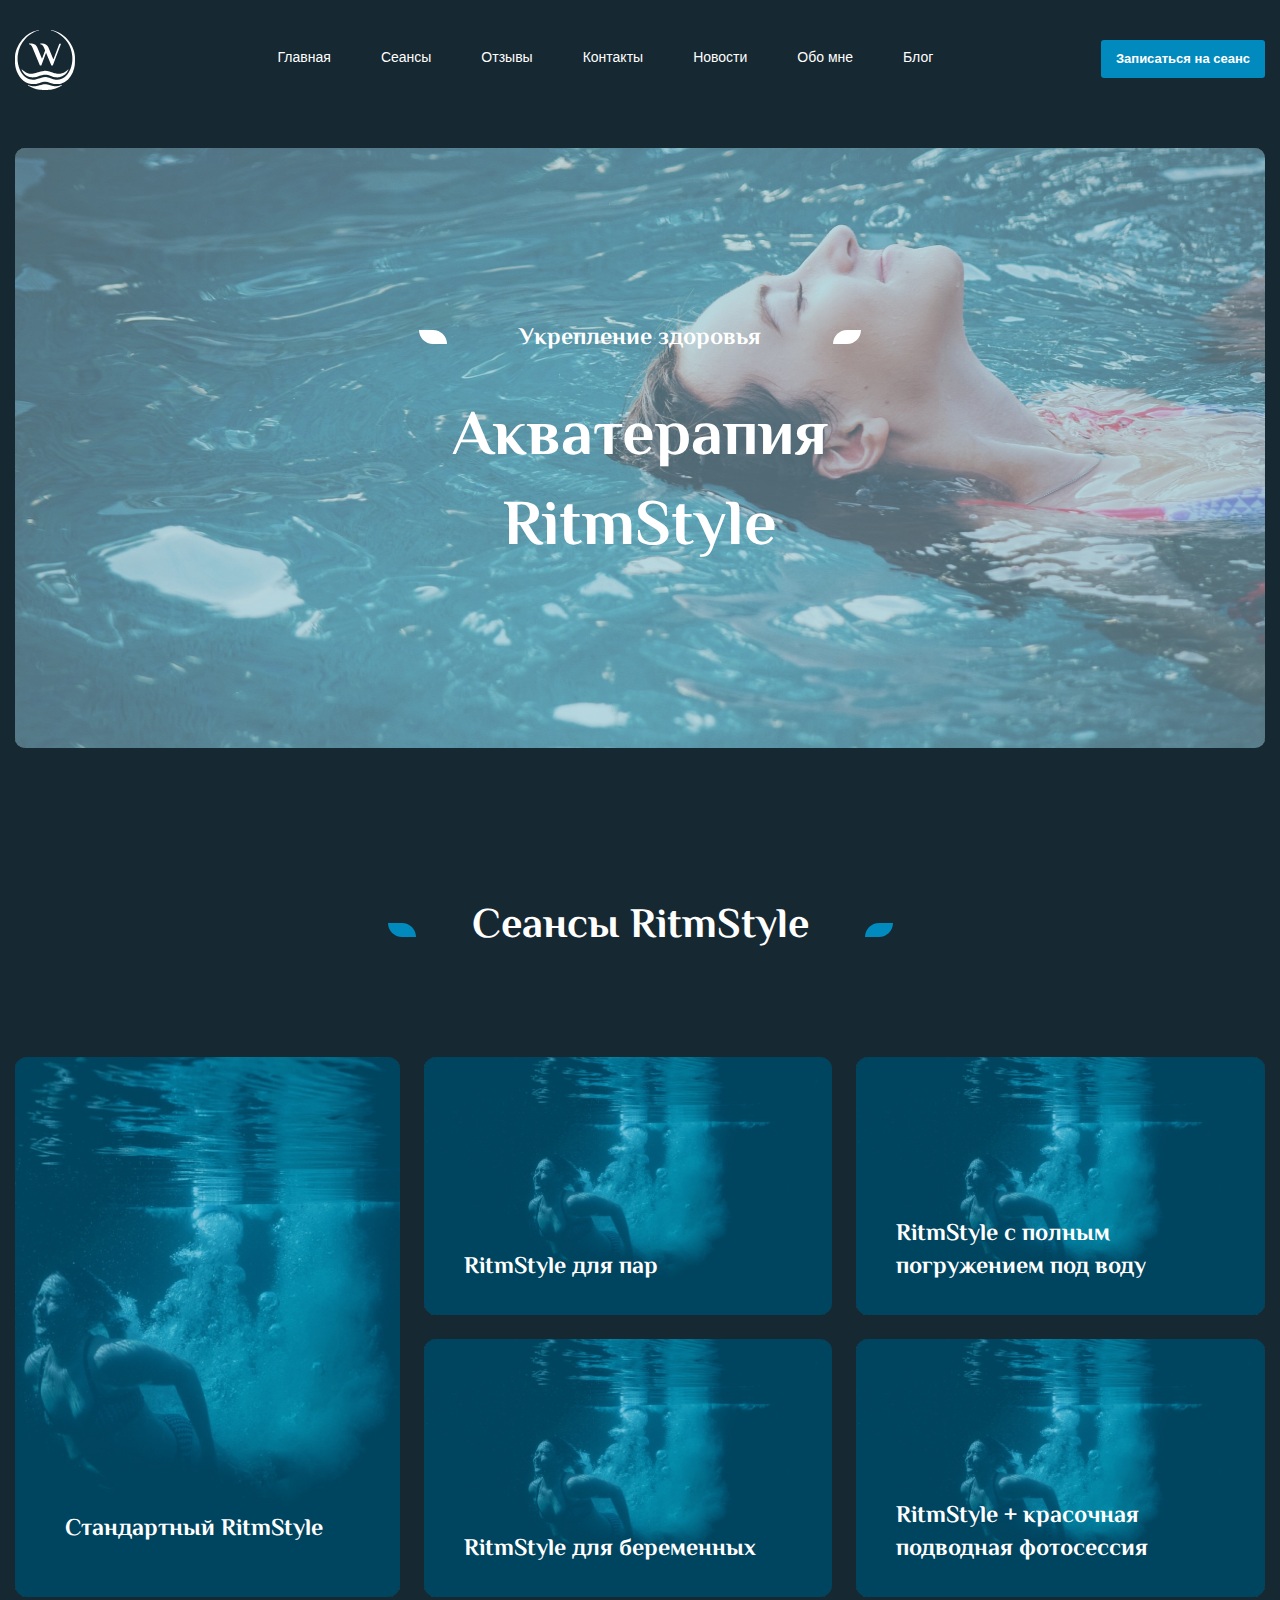
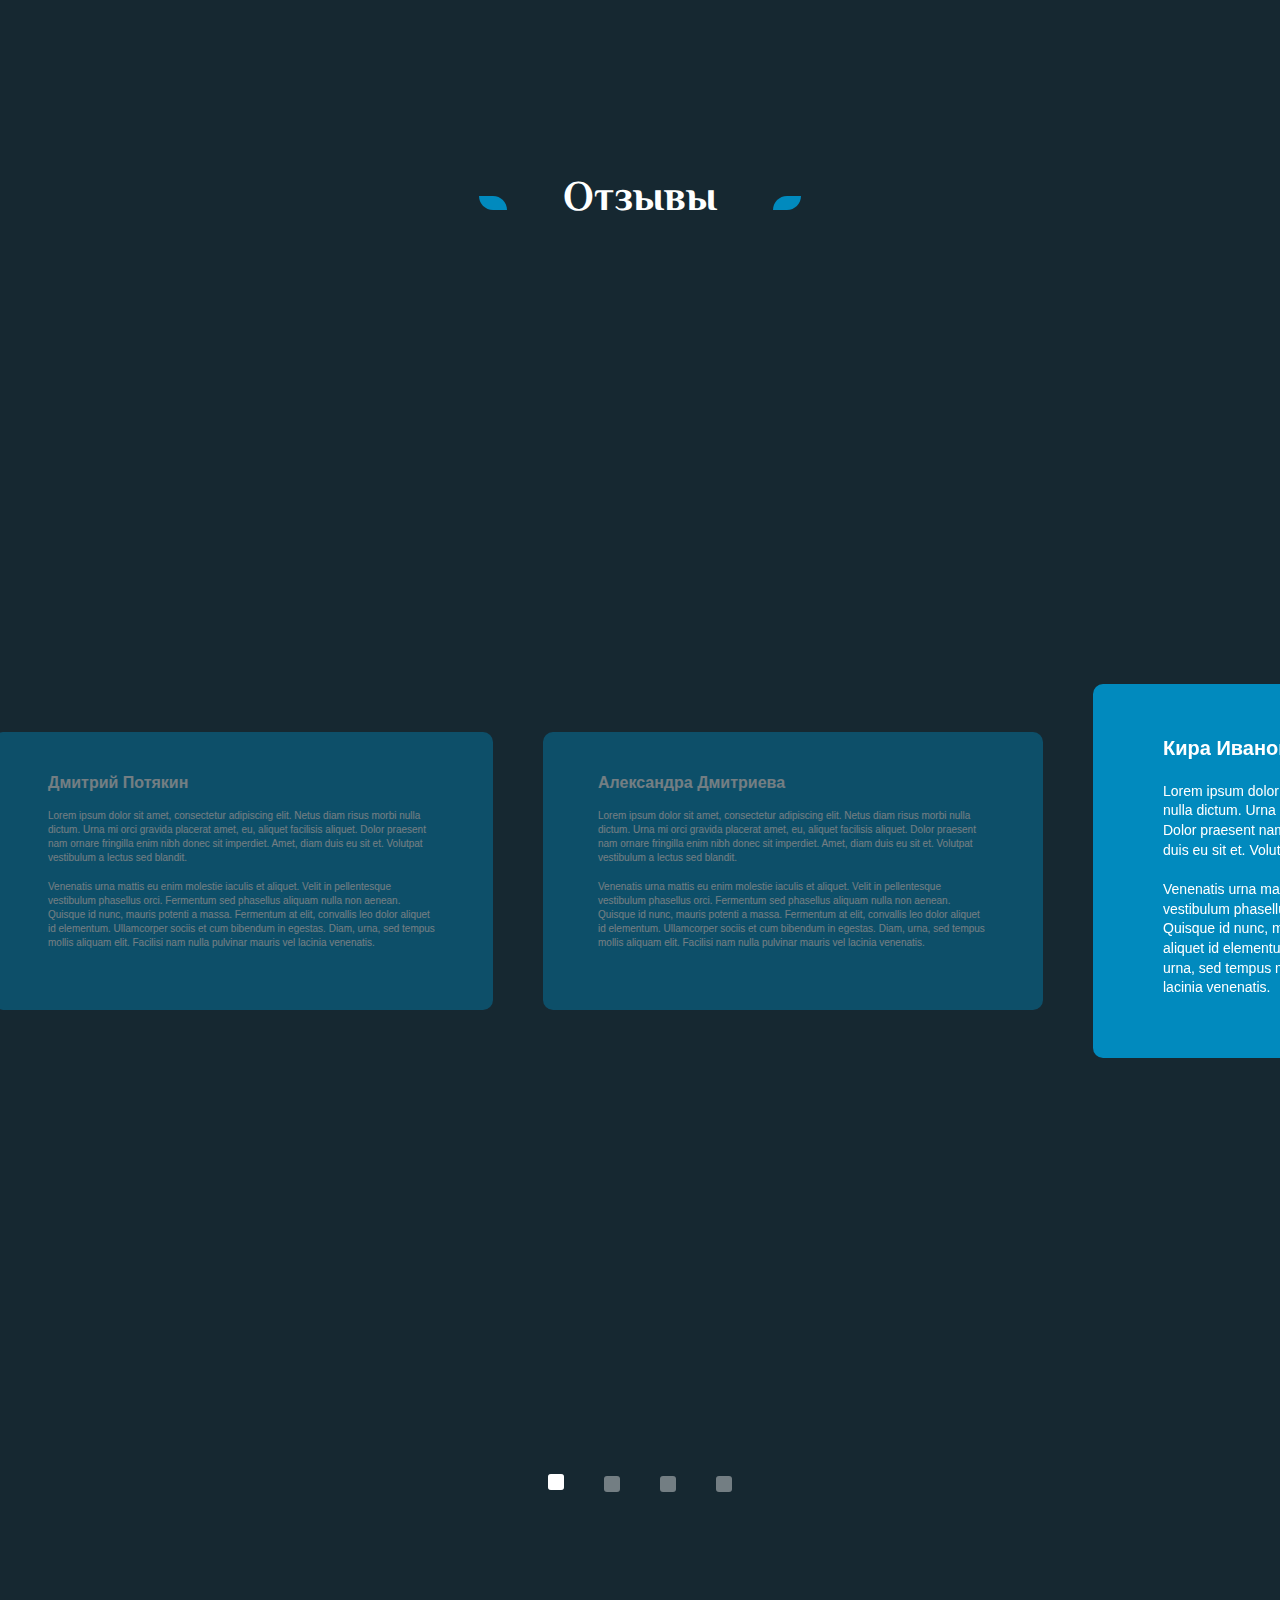
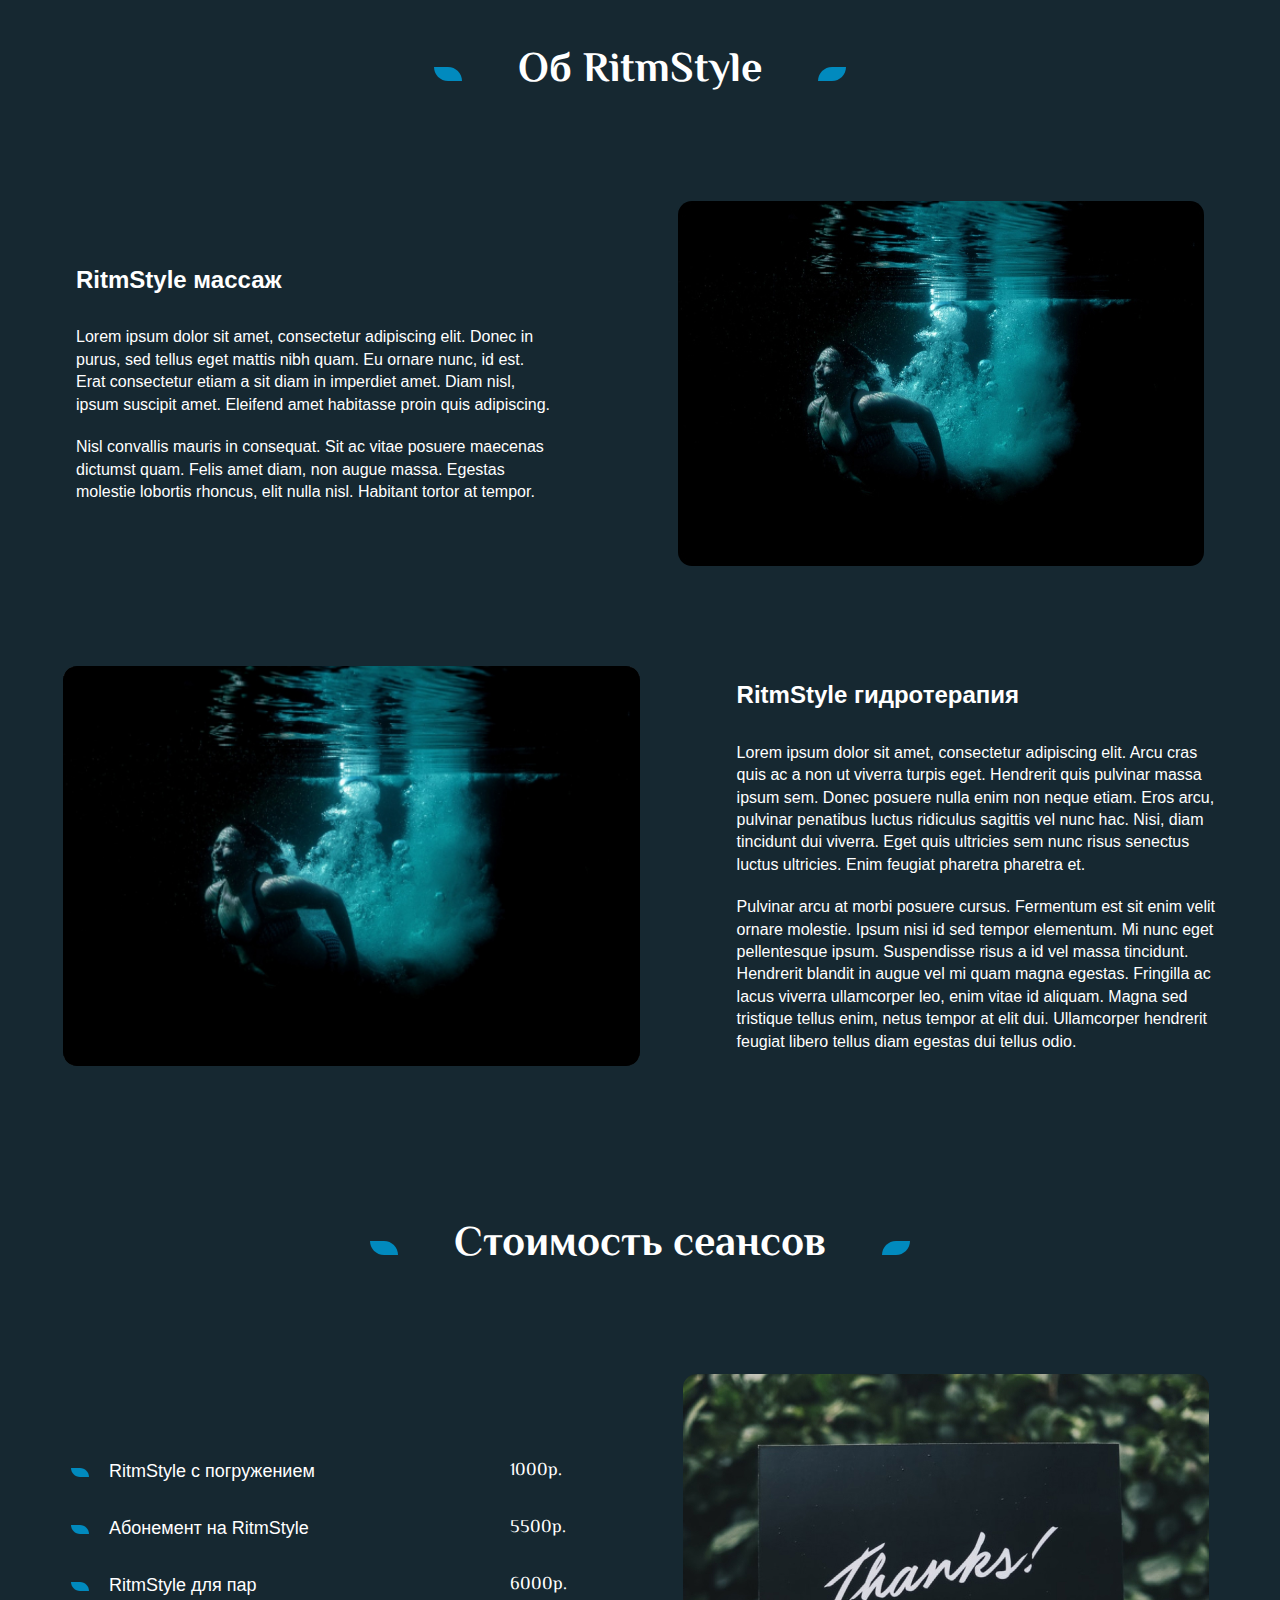
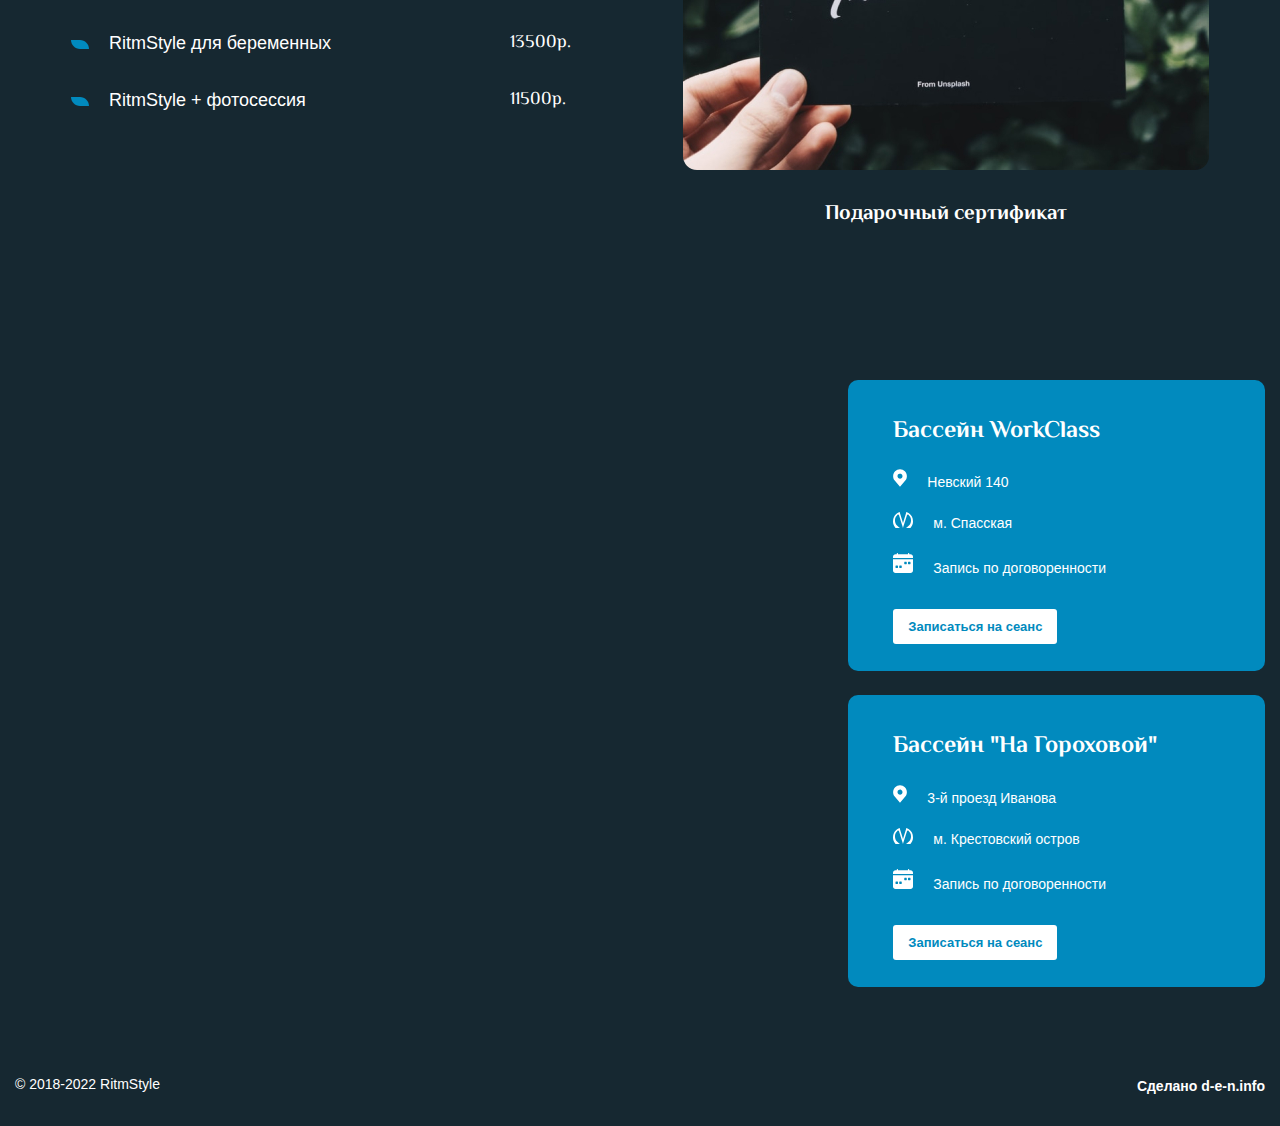
==== index.html @ fba9fa5d "Add files via upload" ====
<!DOCTYPE html>
<html lang="en">

<head>
    <meta charset="UTF-8">
    <meta http-equiv="X-UA-Compatible" content="IE=edge">
    <meta name="viewport" content="width=device-width, initial-scale=1.0">
    <title>Document</title>
    <link rel="stylesheet" href="style.css">
</head>

<body>
    <div class="wrapper">
        <header class="header">
            <div class="container">
                <div class="header__row">
                    <div class="header__logo">
                        <img src="img/icon/Logo.svg" alt="logo">
                    </div>
                    <div class="header__menu menu">
                        <ul class="menu__list">
                            <li><a href="#" class="menu__link">Главная</a></li>
                            <li><a href="#" class="menu__link">Сеансы</a></li>
                            <li><a href="#" class="menu__link">Отзывы</a></li>
                            <li><a href="#" class="menu__link">Контакты</a></li>
                            <li><a href="#" class="menu__link">Новости</a></li>
                            <li><a href="#" class="menu__link">Обо мне</a></li>
                            <li><a href="#" class="menu__link">Блог</a></li>
                        </ul>
                    </div>
                    <a href="#" class="header__button">Записаться на сеанс</a>
                </div>
            </div>
        </header>
        <main class="content">
            <div class="start-screen">
                <div class="container">
                    <div class="start-screen__card">
                        <div class="start-screen__row">
                            <div class="start-screen__subtitle">
                                Укрепление здоровья
                            </div>
                            <div class="start-screen__title">
                                Акватерапия
                                RitmStyle
                            </div>
                        </div>
                    </div>
                </div>
            </div>
            <div class="sessions">
                <div class="container">
                    <div class="sessions__title title">
                        Сеансы RitmStyle
                    </div>
                    <div class="sessions__row">
                        <div class="sessions__row-first">
                            <a class="sessions__link" href="#">
                                <div class="sessions__card-first">
                                    <p class="sessions__text">Стандартный RitmStyle</p>
                                    <div class="sessions__border">
                                    </div>
                                </div>
                            </a>
                        </div>
                        <div class="sessions__row-second">
                            <div class="sessions__row-third">
                                <a class="sessions__link" href="#">
                                    <div class="sessions__card">
                                        <p class="sessions__text-2">RitmStyle для пар</p>
                                        <div class="sessions__border">
                                        </div>
                                    </div>
                                </a>
                            </div>
                            <div class="sessions__row-third">
                                <a class="sessions__link" href="#">
                                    <div class="sessions__card">
                                        <p class="sessions__text-2">RitmStyle с полным погружением под воду</p>
                                        <div class="sessions__border">
                                        </div>
                                    </div>
                                </a>
                            </div>
                            <div class="sessions__row-third">
                                <a href="#" class="sessions__link">
                                    <div class="sessions__card">
                                        <p class="sessions__text-2">RitmStyle для беременных</p>
                                        <div class="sessions__border">
                                        </div>
                                    </div>
                                </a>
                            </div>
                            <div class="sessions__row-third">
                                <a class="sessions__link" href="#">
                                    <div class="sessions__card">
                                        <p class="sessions__text-2">RitmStyle + красочная подводная фотосессия</p>
                                        <div class="sessions__border">
                                        </div>
                                    </div>
                                </a>
                            </div>
                        </div>
                    </div>
                </div>
            </div>
            <div class="feedback">
                <div class="feedback__title title">
                    Отзывы
                </div>
                <div class="feedback__slider slider">
                    <div class="slider__item">
                        <div class="slider__text">
                            <h3>Кира Иванова</h3>
                            <p>Lorem ipsum dolor sit amet, consectetur adipiscing elit. Netus diam risus morbi nulla
                                dictum.
                                Urna mi orci gravida placerat amet, eu, aliquet facilisis aliquet. Dolor praesent nam
                                ornare
                                fringilla enim nibh donec sit imperdiet. Amet, diam duis eu sit et. Volutpat vestibulum
                                a
                                lectus sed blandit. </p>
                            <p>Venenatis urna mattis eu enim molestie iaculis et aliquet. Velit in pellentesque
                                vestibulum
                                phasellus orci. Fermentum sed phasellus aliquam nulla non aenean. Quisque id nunc,
                                mauris
                                potenti a massa. Fermentum at elit, convallis leo dolor aliquet id elementum.
                                Ullamcorper
                                sociis et cum bibendum in egestas. Diam, urna, sed tempus mollis aliquam elit. Facilisi
                                nam
                                nulla pulvinar mauris vel lacinia venenatis.</p>
                        </div>
                    </div>
                    <div class="slider__item">
                        <div class="slider__text">
                            <h3>Яна Жернова</h3>
                            <p>Lorem ipsum dolor sit amet, consectetur adipiscing elit. Netus diam risus morbi nulla
                                dictum.
                                Urna mi orci gravida placerat amet, eu, aliquet facilisis aliquet. Dolor praesent nam
                                ornare
                                fringilla enim nibh donec sit imperdiet. Amet, diam duis eu sit et. Volutpat vestibulum
                                a
                                lectus sed blandit. </p>
                            <p>Venenatis urna mattis eu enim molestie iaculis et aliquet. Velit in pellentesque
                                vestibulum
                                phasellus orci. Fermentum sed phasellus aliquam nulla non aenean. Quisque id nunc,
                                mauris
                                potenti a massa. Fermentum at elit, convallis leo dolor aliquet id elementum.
                                Ullamcorper
                                sociis et cum bibendum in egestas. Diam, urna, sed tempus mollis aliquam elit. Facilisi
                                nam
                                nulla pulvinar mauris vel lacinia venenatis.</p>
                        </div>
                    </div>
                    <div class="slider__item">
                        <div class="slider__text">
                            <h3>Дмитрий Потякин</h3>
                            <p>Lorem ipsum dolor sit amet, consectetur adipiscing elit. Netus diam risus morbi nulla
                                dictum.
                                Urna mi orci gravida placerat amet, eu, aliquet facilisis aliquet. Dolor praesent nam
                                ornare
                                fringilla enim nibh donec sit imperdiet. Amet, diam duis eu sit et. Volutpat vestibulum
                                a
                                lectus sed blandit. </p>
                            <p>Venenatis urna mattis eu enim molestie iaculis et aliquet. Velit in pellentesque
                                vestibulum
                                phasellus orci. Fermentum sed phasellus aliquam nulla non aenean. Quisque id nunc,
                                mauris
                                potenti a massa. Fermentum at elit, convallis leo dolor aliquet id elementum.
                                Ullamcorper
                                sociis et cum bibendum in egestas. Diam, urna, sed tempus mollis aliquam elit. Facilisi
                                nam
                                nulla pulvinar mauris vel lacinia venenatis.</p>
                        </div>
                    </div>
                    <div class="slider__item">
                        <div class="slider__text">
                            <h3>Александра Дмитриева</h3>
                            <p>Lorem ipsum dolor sit amet, consectetur adipiscing elit. Netus diam risus morbi nulla
                                dictum.
                                Urna mi orci gravida placerat amet, eu, aliquet facilisis aliquet. Dolor praesent nam
                                ornare
                                fringilla enim nibh donec sit imperdiet. Amet, diam duis eu sit et. Volutpat vestibulum
                                a
                                lectus sed blandit. </p>
                            <p>Venenatis urna mattis eu enim molestie iaculis et aliquet. Velit in pellentesque
                                vestibulum
                                phasellus orci. Fermentum sed phasellus aliquam nulla non aenean. Quisque id nunc,
                                mauris
                                potenti a massa. Fermentum at elit, convallis leo dolor aliquet id elementum.
                                Ullamcorper
                                sociis et cum bibendum in egestas. Diam, urna, sed tempus mollis aliquam elit. Facilisi
                                nam
                                nulla pulvinar mauris vel lacinia venenatis.</p>
                        </div>
                    </div>
                </div>
            </div>
            <div class="about-us">
                <div class="container">
                    <div class="about-us__title title">
                        Об RitmStyle
                    </div>
                    <div class="about-us__row">
                        <div class="about-us__block block-1">
                            <div class="block-1__text">
                                <h3 class="block-1__title">
                                    RitmStyle массаж
                                </h3>
                                <p class="block-1__article p">
                                    Lorem ipsum dolor sit amet, consectetur adipiscing elit. Donec in purus, sed tellus
                                    eget mattis nibh quam. Eu ornare nunc, id est. Erat consectetur etiam a sit diam in
                                    imperdiet amet. Diam nisl, ipsum suscipit amet. Eleifend amet habitasse proin quis
                                    adipiscing.
                                </p>
                                <p class="block-1__article">
                                    Nisl convallis mauris in consequat. Sit ac vitae posuere maecenas dictumst quam.
                                    Felis amet diam, non augue massa. Egestas molestie lobortis rhoncus, elit nulla
                                    nisl. Habitant tortor at tempor.
                                </p>
                            </div>
                            <div class="block-1__image">
                                <img src="img/img_4.jpg" alt="">
                            </div>
                        </div>
                        <div class="about-us__block block-2">
                            <div class="block-2__image">
                                <img src="img/img_4.jpg" alt="">
                            </div>
                            <div class="block-1__text">
                                <h3 class="block-1__title">
                                    RitmStyle гидротерапия
                                </h3>
                                <p class="block-1__article p">
                                    Lorem ipsum dolor sit amet, consectetur adipiscing elit. Arcu cras quis ac a non ut
                                    viverra turpis eget. Hendrerit quis pulvinar massa ipsum sem. Donec posuere nulla
                                    enim non neque etiam. Eros arcu, pulvinar penatibus luctus ridiculus sagittis vel
                                    nunc hac. Nisi, diam tincidunt dui viverra. Eget quis ultricies sem nunc risus
                                    senectus luctus ultricies. Enim feugiat pharetra pharetra et.
                                </p>
                                <p class="block-1__article">
                                    Pulvinar arcu at morbi posuere cursus. Fermentum est sit enim velit ornare molestie.
                                    Ipsum nisi id sed tempor elementum. Mi nunc eget pellentesque ipsum. Suspendisse
                                    risus a id vel massa tincidunt. Hendrerit blandit in augue vel mi quam magna
                                    egestas. Fringilla ac lacus viverra ullamcorper leo, enim vitae id aliquam. Magna
                                    sed tristique tellus enim, netus tempor at elit dui. Ullamcorper hendrerit feugiat
                                    libero tellus diam egestas dui tellus odio.
                                </p>
                            </div>
                        </div>
                    </div>
                </div>
            </div>
            <div class="price">
                <div class="container">
                    <div class="price__title title">
                        Стоимость сеансов
                    </div>
                    <div class="price__row">
                        <div class="price__lists">
                            <div class="price__list-one">
                                <ul class="price__list">
                                    <li>RitmStyle с погружением</li>
                                    <li>Абонемент на RitmStyle</li>
                                    <li>RitmStyle для пар</li>
                                    <li>RitmStyle для беременных</li>
                                    <li>RitmStyle + фотосессия</li>
                                </ul>
                            </div>
                            <div class="price__list-two">
                                <ul class="price__list-2">
                                    <li>1000р.</li>
                                    <li>5500р.</li>
                                    <li>6000р.</li>
                                    <li>13500р.</li>
                                    <li>11500р.</li>
                                </ul>
                            </div>
                        </div>
                        <div class="price__photo">
                            <div class="price__image">
                                <img src="img/img_5.jpg" alt="">
                            </div>
                            <div class="price__description">
                                Подарочный сертификат
                            </div>
                        </div>
                    </div>
                </div>
            </div>
            <div class="contac-us">
                <div class="container">
                    <div class="contact-us__row">
                        <div class="contact-us__map">
                            <iframe
                                src="https://yandex.ru/map-widget/v1/?um=constructor%3A5ed798b973f47b60694b54a6c20ec10d3fbd75e3b1aead00e4ef082f6f83f64d&amp;source=constructor"
                                width="100%" height="600" frameborder="0"></iframe>
                        </div>
                        <div class="contact-us__location">
                            <div class="contact-us__card first">
                                <div class="contact-us__card_align">
                                    <h3 class="contact-us__title">Бассейн WorkClass</h3>
                                    <ul class="contact-us__list">
                                        <li>Невский 140</li>
                                        <li>м. Спасская</li>
                                        <li>Запись по договоренности</li>
                                    </ul>
                                    <a href="#" class="contact-us__button">Записаться на сеанс</a>
                                </div>
                            </div>
                            <div class="contact-us__card">
                                <div class="contact-us__card_align">
                                    <h3 class="contact-us__title">Бассейн "На Гороховой"</h3>
                                    <ul class="contact-us__list">
                                        <li>3-й проезд Иванова</li>
                                        <li>м. Крестовский остров</li>
                                        <li>Запись по договоренности</li>
                                    </ul>
                                    <a href="#" class="contact-us__button">Записаться на сеанс</a>
                                </div>
                            </div>
                        </div>
                    </div>
                </div>
            </div>
        </main>
        <footer class="footer">
            <div class="container">
                <div class="footer__content">
                    <div class="footer__rights">
                        &copy; 2018-2022 RitmStyle
                    </div>
                    <div class="footer__author">
                        Сделано d-e-n.info
                    </div>
                </div>
            </div>
        </footer>
        <script src="https://code.jquery.com/jquery-3.6.0.min.js"></script>
        <script src="js/script.js"></script>
        <script src="js/slick.min.js"></script>
    </div>
</body>

</html>
---- style.css ----
@charset "UTF-8";
@import url("https://fonts.googleapis.com/css2?family=El+Messiri:wght@700&display=swap");
* {
  padding: 0;
  margin: 0;
  border: 0;
}

*, *:before, *:after {
  -webkit-box-sizing: border-box;
  box-sizing: border-box;
}

:focus, :active {
  outline: none;
}

a:focus, a:active {
  outline: none;
}

nav, footer, header, aside {
  display: block;
}

html, body {
  height: 100%;
  width: 100%;
  font-size: 100%;
  line-height: 1;
  font-size: 14px;
  -ms-text-size-adjust: 100%;
  -moz-text-size-adjust: 100%;
  -webkit-text-size-adjust: 100%;
}

input, button, textarea {
  font-family: inherit;
}

input::-ms-clear {
  display: none;
}

button {
  cursor: pointer;
}

button::-moz-focus-inner {
  padding: 0;
  border: 0;
}

a, a:visited {
  text-decoration: none;
}

a:hover {
  text-decoration: none;
}

ul li {
  list-style: none;
}

img {
  vertical-align: top;
}

h1, h2, h3, h4, h5, h6 {
  font-size: inherit;
  font-weight: 400;
}

@font-face {
  font-family: proxima nova, sans-serif;
  src: url(fonts/ProximaNova-Black.ttf);
  font-style: normal;
  font-weight: normal;
}

@font-face {
  font-family: proxima nova, sans-serif;
  src: url(fonts/ProximaNova-Bold.ttf);
  font-style: normal;
  font-weight: bold;
}

body, html {
  font-family: proxima nova, sans-serif;
  background: #162831;
  color: #ffffff;
  height: 100%;
}

.wrapper {
  display: -webkit-box;
  display: -ms-flexbox;
  display: flex;
  -webkit-box-orient: vertical;
  -webkit-box-direction: normal;
      -ms-flex-direction: column;
          flex-direction: column;
  min-height: 100%;
}

.container {
  max-width: 1330px;
  margin: 0 auto;
  padding: 0 15px;
}

.header {
  padding-top: 30px;
}

.header__row {
  display: -webkit-box;
  display: -ms-flexbox;
  display: flex;
  -webkit-box-pack: justify;
      -ms-flex-pack: justify;
          justify-content: space-between;
}

.header__logo {
  height: 60px;
  width: 60px;
}

.header__button {
  color: #FFFFFF;
  font-weight: 600;
  font-size: 13px;
  line-height: 140%;
  padding: 10px 15px;
  background: #018ABE;
  border-radius: 3px;
  margin-top: 10px;
  margin-bottom: 20px;
}

.menu {
  margin-top: 20px;
}

.menu__list {
  display: -webkit-box;
  display: -ms-flexbox;
  display: flex;
}

.menu li {
  margin-left: 50px;
}

.menu li:last-child {
  padding-right: 15px;
}

.menu__link {
  color: #ffffff;
}

.content {
  -webkit-box-flex: 1;
      -ms-flex: 1 1 auto;
          flex: 1 1 auto;
}

.start-screen {
  margin-top: 50px;
}

.start-screen__card {
  min-height: 600px;
  background: url(img/img_1.jpg) 0 0/100% 100% no-repeat;
  border-radius: 10px;
}

.start-screen__row {
  display: -webkit-box;
  display: -ms-flexbox;
  display: flex;
  -webkit-box-orient: vertical;
  -webkit-box-direction: normal;
      -ms-flex-direction: column;
          flex-direction: column;
  -webkit-box-pack: center;
      -ms-flex-pack: center;
          justify-content: center;
  -webkit-box-align: center;
      -ms-flex-align: center;
          align-items: center;
  height: 600px;
}

.start-screen__subtitle {
  font-family: 'El Messiri', sans-serif;
  font-size: 24px;
  line-height: 140%;
  font-weight: 700;
  text-align: center;
  margin-bottom: 40px;
}

.start-screen__subtitle::before {
  content: url(img/icon/left_1.svg);
  margin-right: 66px;
}

.start-screen__subtitle::after {
  content: url(img/icon/right_1.svg);
  margin-left: 66px;
}

.start-screen__title {
  text-align: center;
  width: 600px;
  font-family: 'El Messiri', sans-serif;
  font-weight: 700;
  line-height: 140%;
  font-size: 64px;
}

.title {
  font-family: 'El Messiri';
  font-weight: 700;
  font-size: 42px;
  line-height: 140%;
}

.title::before {
  content: url(img/icon/left_2.svg);
  margin-right: 45px;
}

.title::after {
  content: url(img/icon/right_2.svg);
  margin-left: 45px;
}

.sessions {
  margin-top: 150px;
  margin-bottom: 150px;
}

.sessions__title {
  text-align: center;
  margin: 0 auto;
}

.sessions__row {
  margin-top: 100px;
  display: -webkit-box;
  display: -ms-flexbox;
  display: flex;
  margin-left: -24px;
  margin-right: -24px;
}

.sessions__row-first {
  -webkit-box-flex: 0;
      -ms-flex: 0 1 33.333%;
          flex: 0 1 33.333%;
  padding: 0 24px;
}

.sessions__row-second {
  -webkit-box-flex: 0;
      -ms-flex: 0 1 66.666%;
          flex: 0 1 66.666%;
  display: -webkit-box;
  display: -ms-flexbox;
  display: flex;
  -ms-flex-wrap: wrap;
      flex-wrap: wrap;
  margin: 0 -12px;
}

.sessions__row-third {
  -webkit-box-flex: 0;
      -ms-flex: 0 1 50%;
          flex: 0 1 50%;
  padding: 0px 12px 24px 12px;
}

.sessions__border {
  position: absolute;
  height: 100%;
  width: 100%;
  -webkit-transition: all 0.3s ease 0s;
  transition: all 0.3s ease 0s;
}

.sessions__border:hover {
  border-bottom: 10px solid #018ABE;
  border-radius: 12px;
}

.sessions__card-first {
  position: relative;
  background: url(img/img_2.jpg) 0 0/100% 100% no-repeat;
  border-radius: 12px;
  height: 540px;
}

.sessions__card {
  position: relative;
  background: url(img/img_3.jpg) 0 0/100% 100% no-repeat;
  border-radius: 12px;
  height: 258px;
}

.sessions p {
  width: 350px;
  font-family: 'El Messiri';
  font-weight: 700;
  font-size: 24px;
  line-height: 140%;
  font-style: normal;
}

.sessions__text {
  position: absolute;
  bottom: 50px;
  left: 50px;
}

.sessions__text-2 {
  position: absolute;
  bottom: 30px;
  left: 40px;
}

.sessions__link {
  color: #FFFFFF;
}

.feedback__title {
  margin: 0 auto;
  text-align: center;
  margin-bottom: 100px;
}

.slider__item {
  text-align: center;
  opacity: 0.4;
  -webkit-transition: all 0.3s ease 0s;
  transition: all 0.3s ease 0s;
  background: #018ABE;
  margin: 0 25px 60px 25px;
  border-radius: 10px;
}

.slider__text {
  margin: 0 auto;
  padding: 0 10px 0 10px;
  margin-bottom: 60px;
}

/* Слайдер */
.slick-slider {
  margin-bottom: 150px;
}

/* Слайдер запущен */
/* Слайдер с точками */
/* Ограничивающая оболочка */
.slick-list {
  overflow: hidden;
}

/* Лента слайдов */
.slick-track {
  display: -webkit-box;
  display: -ms-flexbox;
  display: flex;
}

/* Слайд */
/* Слайд активный (показывается) */
.slick-slide.slick-active {
  -ms-flex-item-align: center;
      -ms-grid-row-align: center;
      align-self: center;
  min-width: 500px;
  min-height: 276px;
}

.slick-slide.slick-active .slider__text {
  max-width: 410px;
}

.slick-slide.slick-active h3, .slick-slide.slick-active p {
  text-align: left;
  margin-bottom: 15px;
}

.slick-slide.slick-active h3 {
  margin-top: 40px;
  font-weight: 700;
  font-size: 16px;
  line-height: 140%;
}

.slick-slide.slick-active p {
  font-weight: 300;
  font-size: 10px;
  line-height: 140%;
}

/* Слайд основной */
.slick-slide.slick-current {
  min-width: 640px;
  min-height: 350px;
}

.slick-slide.slick-current .slider__text {
  max-width: 520px;
}

.slick-slide.slick-current h3, .slick-slide.slick-current p {
  text-align: left;
  margin-bottom: 20px;
}

.slick-slide.slick-current h3 {
  margin-top: 50px;
  font-weight: 700;
  font-size: 20px;
  line-height: 140%;
}

.slick-slide.slick-current p {
  font-weight: 300;
  font-size: 14px;
  line-height: 140%;
}

/* Слайд по центру */
.slick-slide.slick-center {
  opacity: 1;
}

/* Клонированный слайд */
.slick-slide.slick-cloned {
  -ms-flex-item-align: center;
      -ms-grid-row-align: center;
      align-self: center;
  min-width: 500px;
  min-height: 276px;
}

.slick-slide.slick-cloned .slider__text {
  max-width: 410px;
}

.slick-slide.slick-cloned h3, .slick-slide.slick-cloned p {
  text-align: left;
  margin-bottom: 15px;
}

.slick-slide.slick-cloned h3 {
  margin-top: 40px;
  font-weight: 700;
  font-size: 16px;
  line-height: 140%;
}

.slick-slide.slick-cloned p {
  font-weight: 300;
  font-size: 10px;
  line-height: 140%;
}

/* Стрелка */
/* Стрелка влево */
/* Стрелка вправо */
/* Стрелка не активная */
/* Точки (булиты) */
.slick-dots {
  display: -webkit-box;
  display: -ms-flexbox;
  display: flex;
  -webkit-box-align: center;
      -ms-flex-align: center;
          align-items: center;
  -webkit-box-pack: center;
      -ms-flex-pack: center;
          justify-content: center;
}

.slick-dots li {
  list-style: none;
  margin: 0 20px;
}

/* Активная точка */
.slick-dots li.slick-active {
  font-size: 0;
  width: 16px;
  height: 16px;
  border-radius: 3px;
  background-color: #fff;
}

/* Элемент точки */
.slick-dots li button {
  font-size: 0;
  width: 16px;
  height: 16px;
  border-radius: 3px;
  background-color: #fff;
  opacity: 0.4;
}

.about-us__title {
  margin: 0 auto;
  text-align: center;
  margin-bottom: 100px;
}

.about-us__row {
  display: -webkit-box;
  display: -ms-flexbox;
  display: flex;
  -webkit-box-orient: vertical;
  -webkit-box-direction: normal;
      -ms-flex-direction: column;
          flex-direction: column;
}

.about-us__block {
  display: -webkit-box;
  display: -ms-flexbox;
  display: flex;
  margin-bottom: 100px;
  -ms-flex-pack: distribute;
      justify-content: space-around;
}

.block-1__text {
  max-width: 480px;
  display: -webkit-box;
  display: -ms-flexbox;
  display: flex;
  -webkit-box-orient: vertical;
  -webkit-box-direction: normal;
      -ms-flex-direction: column;
          flex-direction: column;
  -webkit-box-pack: center;
      -ms-flex-pack: center;
          justify-content: center;
}

.block-1__title {
  font-weight: 700;
  line-height: 140%;
  font-size: 24px;
  margin-bottom: 30px;
}

.block-1__article {
  font-weight: 300;
  line-height: 140%;
  font-size: 16px;
}

.block-1__article.p {
  margin-bottom: 20px;
}

.block-1__image {
  height: 365px;
}

.block-1__image img {
  border-radius: 14px;
  height: 100%;
}

.block-2 {
  margin-bottom: 150px;
}

.block-2__image {
  height: 400px;
}

.block-2__image img {
  border-radius: 14px;
  height: 100%;
}

.price {
  margin-bottom: 150px;
}

.price__title {
  margin: 0 auto;
  text-align: center;
  margin-bottom: 100px;
}

.price__row {
  display: -webkit-box;
  display: -ms-flexbox;
  display: flex;
  -ms-flex-pack: distribute;
      justify-content: space-around;
}

.price__lists {
  display: -webkit-box;
  display: -ms-flexbox;
  display: flex;
  -webkit-box-pack: justify;
      -ms-flex-pack: justify;
          justify-content: space-between;
  -webkit-box-align: center;
      -ms-flex-align: center;
          align-items: center;
  width: 500px;
}

.price__list li::before {
  content: url(img/icon/left_3.svg);
  margin-right: 20px;
}

.price__list li {
  margin-bottom: 32px;
  font-weight: 400;
  font-size: 18px;
  line-height: 140%;
}

.price__list-2 li {
  font-family: 'El Messiri';
  margin-bottom: 32px;
  font-weight: 400;
  font-size: 18px;
  line-height: 140%;
}

.price__image {
  margin-bottom: 30px;
}

.price__image img {
  border-radius: 14px;
}

.price__description {
  font-family: 'El Messiri';
  font-size: 21px;
  line-height: 140%;
  font-weight: 700;
  text-align: center;
}

.contact-us__row {
  display: -webkit-box;
  display: -ms-flexbox;
  display: flex;
  -webkit-box-pack: justify;
      -ms-flex-pack: justify;
          justify-content: space-between;
}

.contact-us__map {
  -webkit-box-flex: 0;
      -ms-flex: 0 1 66.666%;
          flex: 0 1 66.666%;
  margin: 0 -24px;
  padding: 0 24px;
}

.contact-us__map iframe {
  border-radius: 10px;
}

.contact-us__location {
  -webkit-box-flex: 0;
      -ms-flex: 0 1 33.333%;
          flex: 0 1 33.333%;
  display: -webkit-box;
  display: -ms-flexbox;
  display: flex;
  -webkit-box-orient: vertical;
  -webkit-box-direction: normal;
      -ms-flex-direction: column;
          flex-direction: column;
}

.contact-us__card {
  -webkit-box-flex: 0;
      -ms-flex: 0 1 50%;
          flex: 0 1 50%;
  background: #018ABE;
  border-radius: 10px;
}

.contact-us__card_align {
  margin: 35px 45px;
}

.contact-us__card.first {
  margin-bottom: 24px;
}

.contact-us__title {
  font-family: 'El Messiri';
  font-size: 24px;
  line-height: 140%;
  font-weight: 700;
  margin-bottom: 21px;
}

.contact-us__list {
  font-weight: 400;
  line-height: 135%;
  font-size: 14px;
}

.contact-us__list li {
  margin-bottom: 20px;
}

.contact-us__list li:last-child {
  margin-bottom: 40px;
}

.contact-us__list li:first-child::before {
  content: url(img/icon/map.svg);
  margin-right: 20px;
}

.contact-us__list li:nth-child(2)::before {
  content: url(img/icon/metro.svg);
  margin-right: 20px;
}

.contact-us__list li:last-child::before {
  content: url(img/icon/calendar.svg);
  margin-right: 20px;
}

.contact-us__button {
  font-weight: 600;
  line-height: 140%;
  font-size: 13px;
  color: #018ABE;
  padding: 10px 15px;
  background: #FFFFFF;
  border-radius: 3px;
}

.footer {
  margin-top: 90px;
  margin-bottom: 30px;
}

.footer__content {
  display: -webkit-box;
  display: -ms-flexbox;
  display: flex;
  -webkit-box-pack: justify;
      -ms-flex-pack: justify;
          justify-content: space-between;
}

.footer__author {
  font-weight: 700;
  line-height: 135%;
  font-size: 14px;
}
/*# sourceMappingURL=style.css.map */
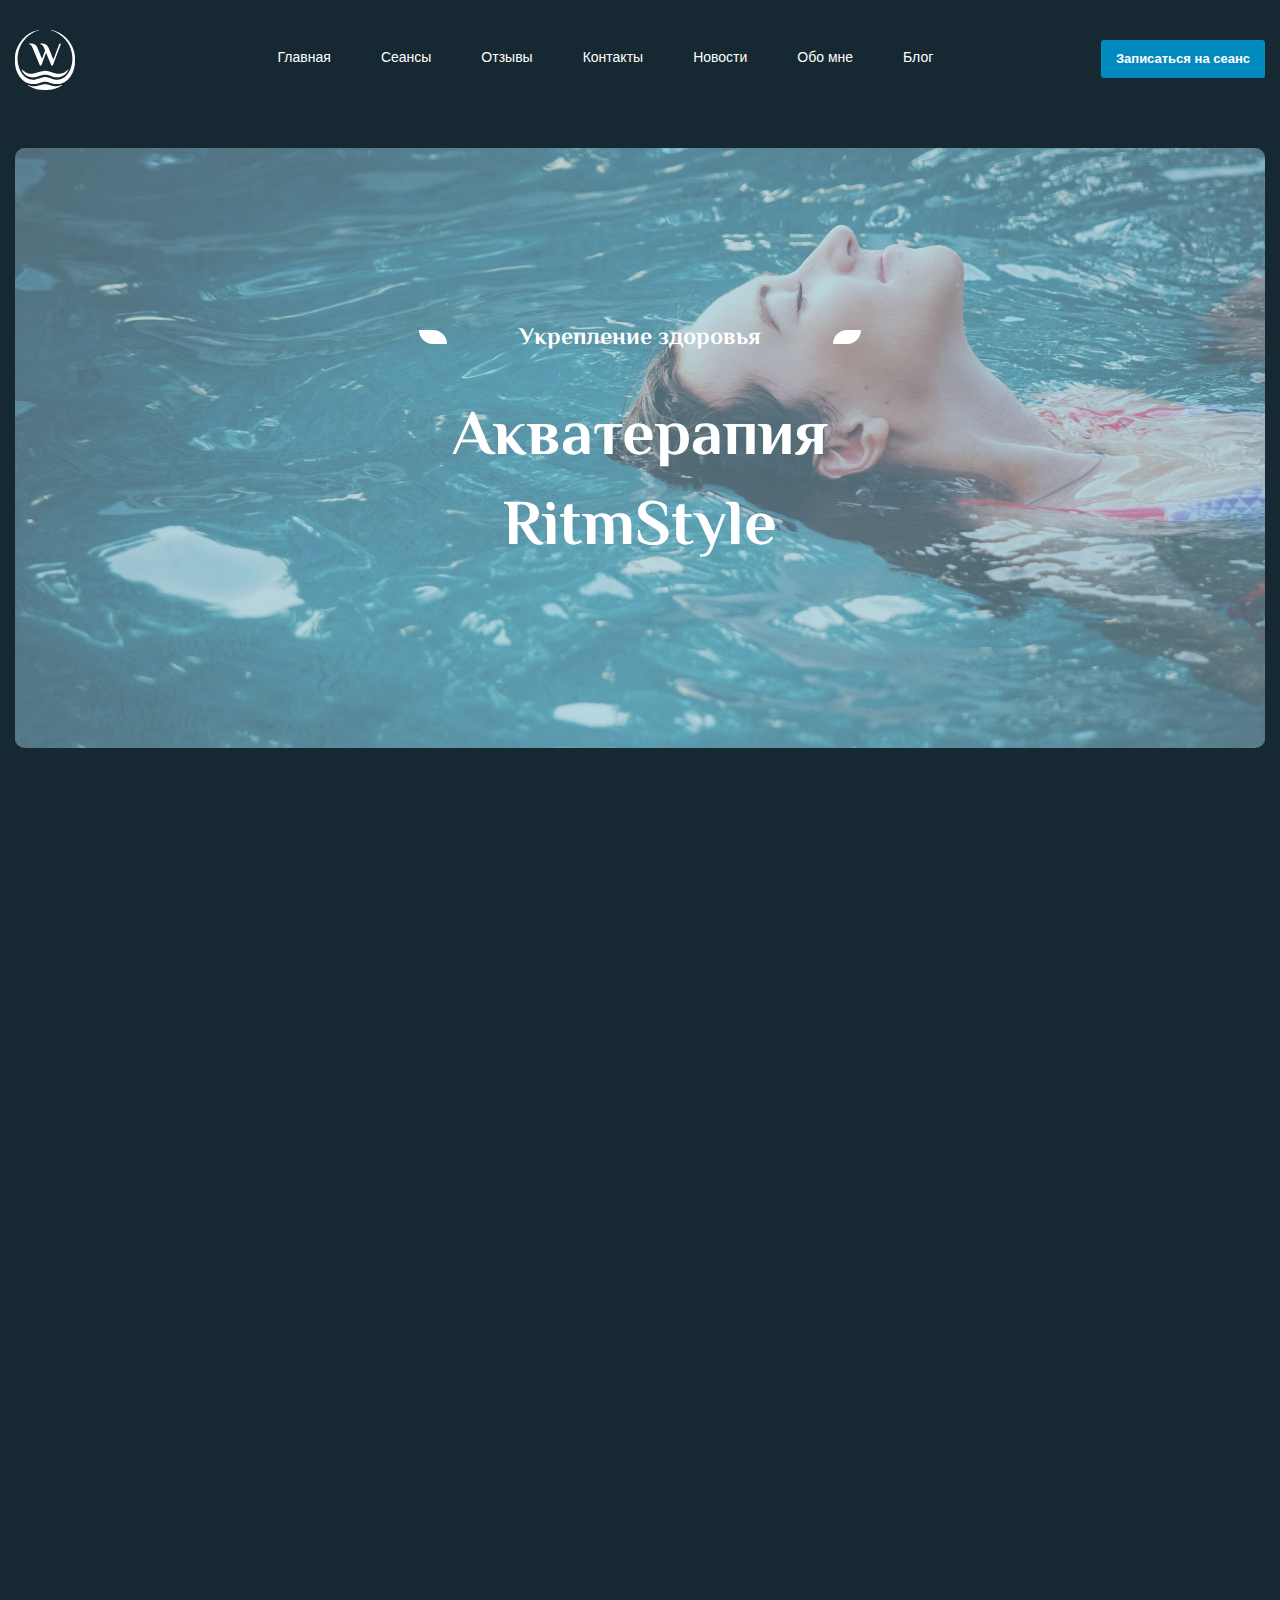
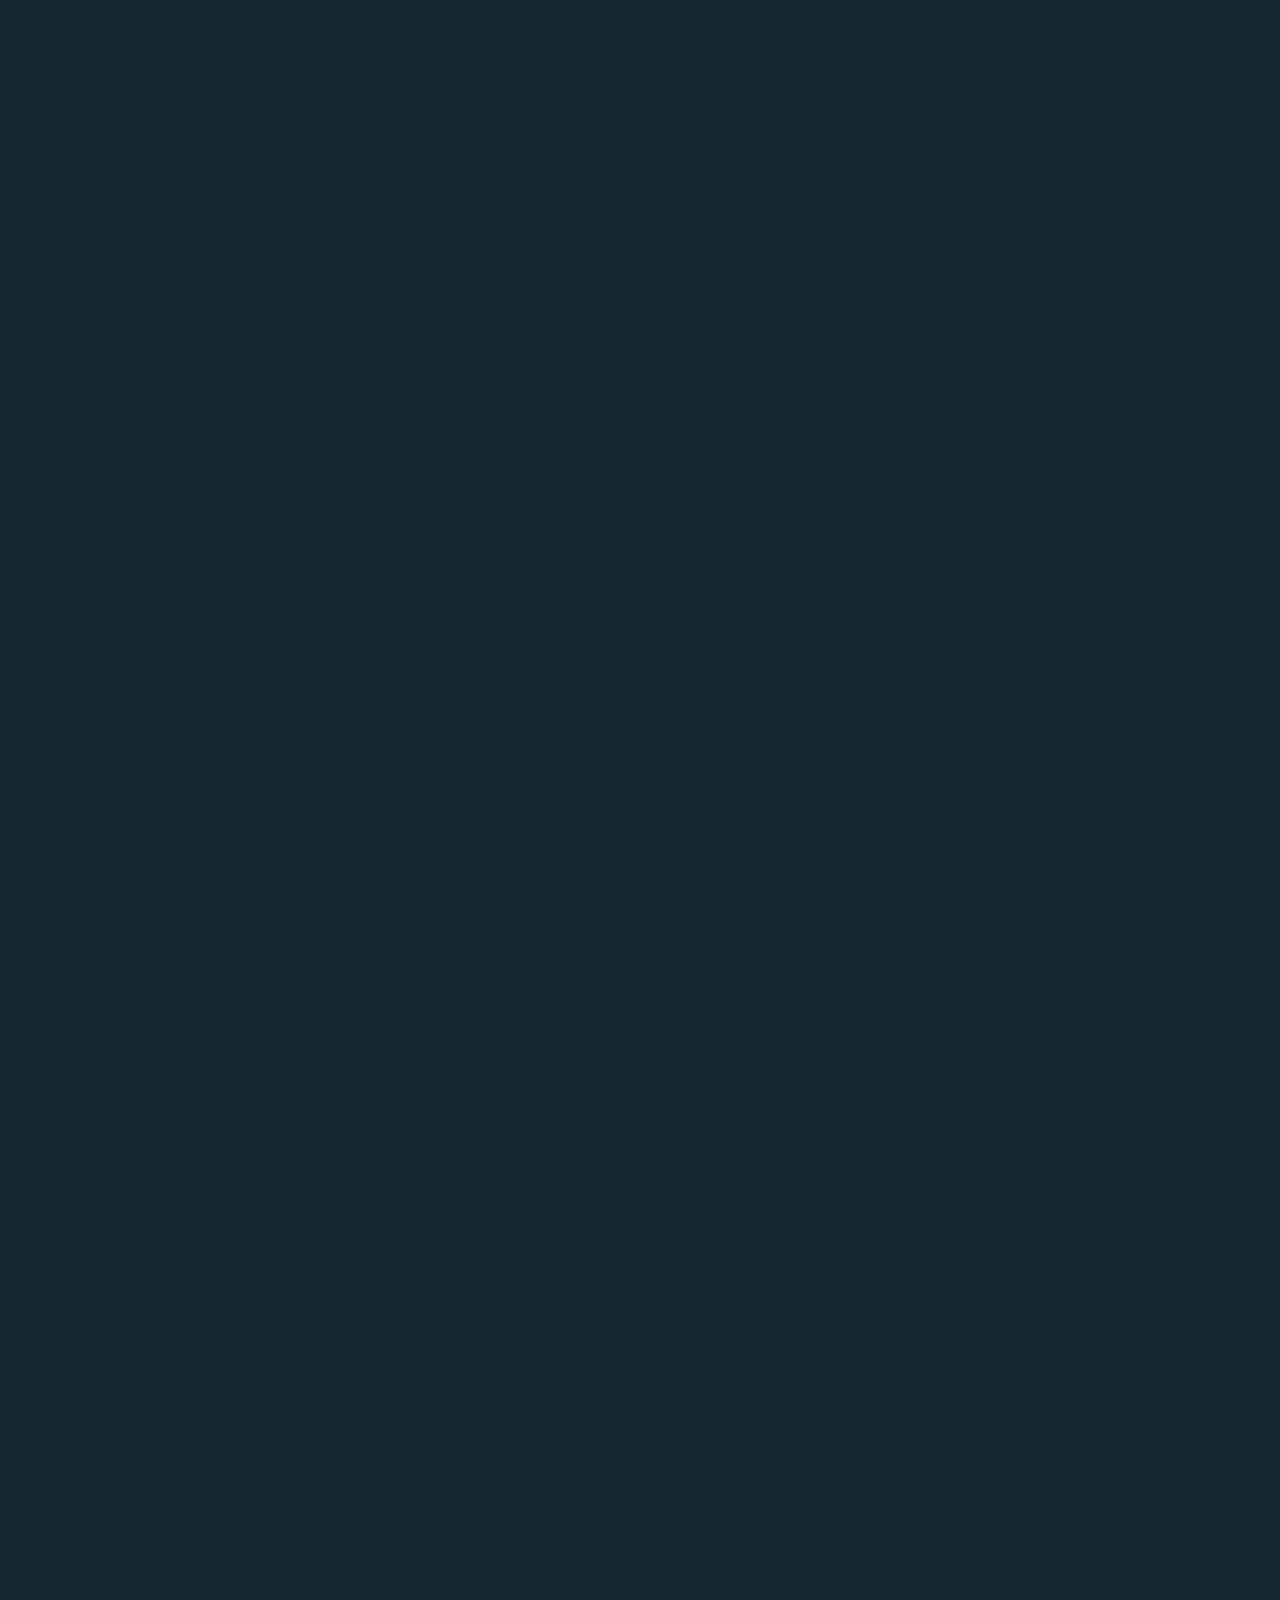
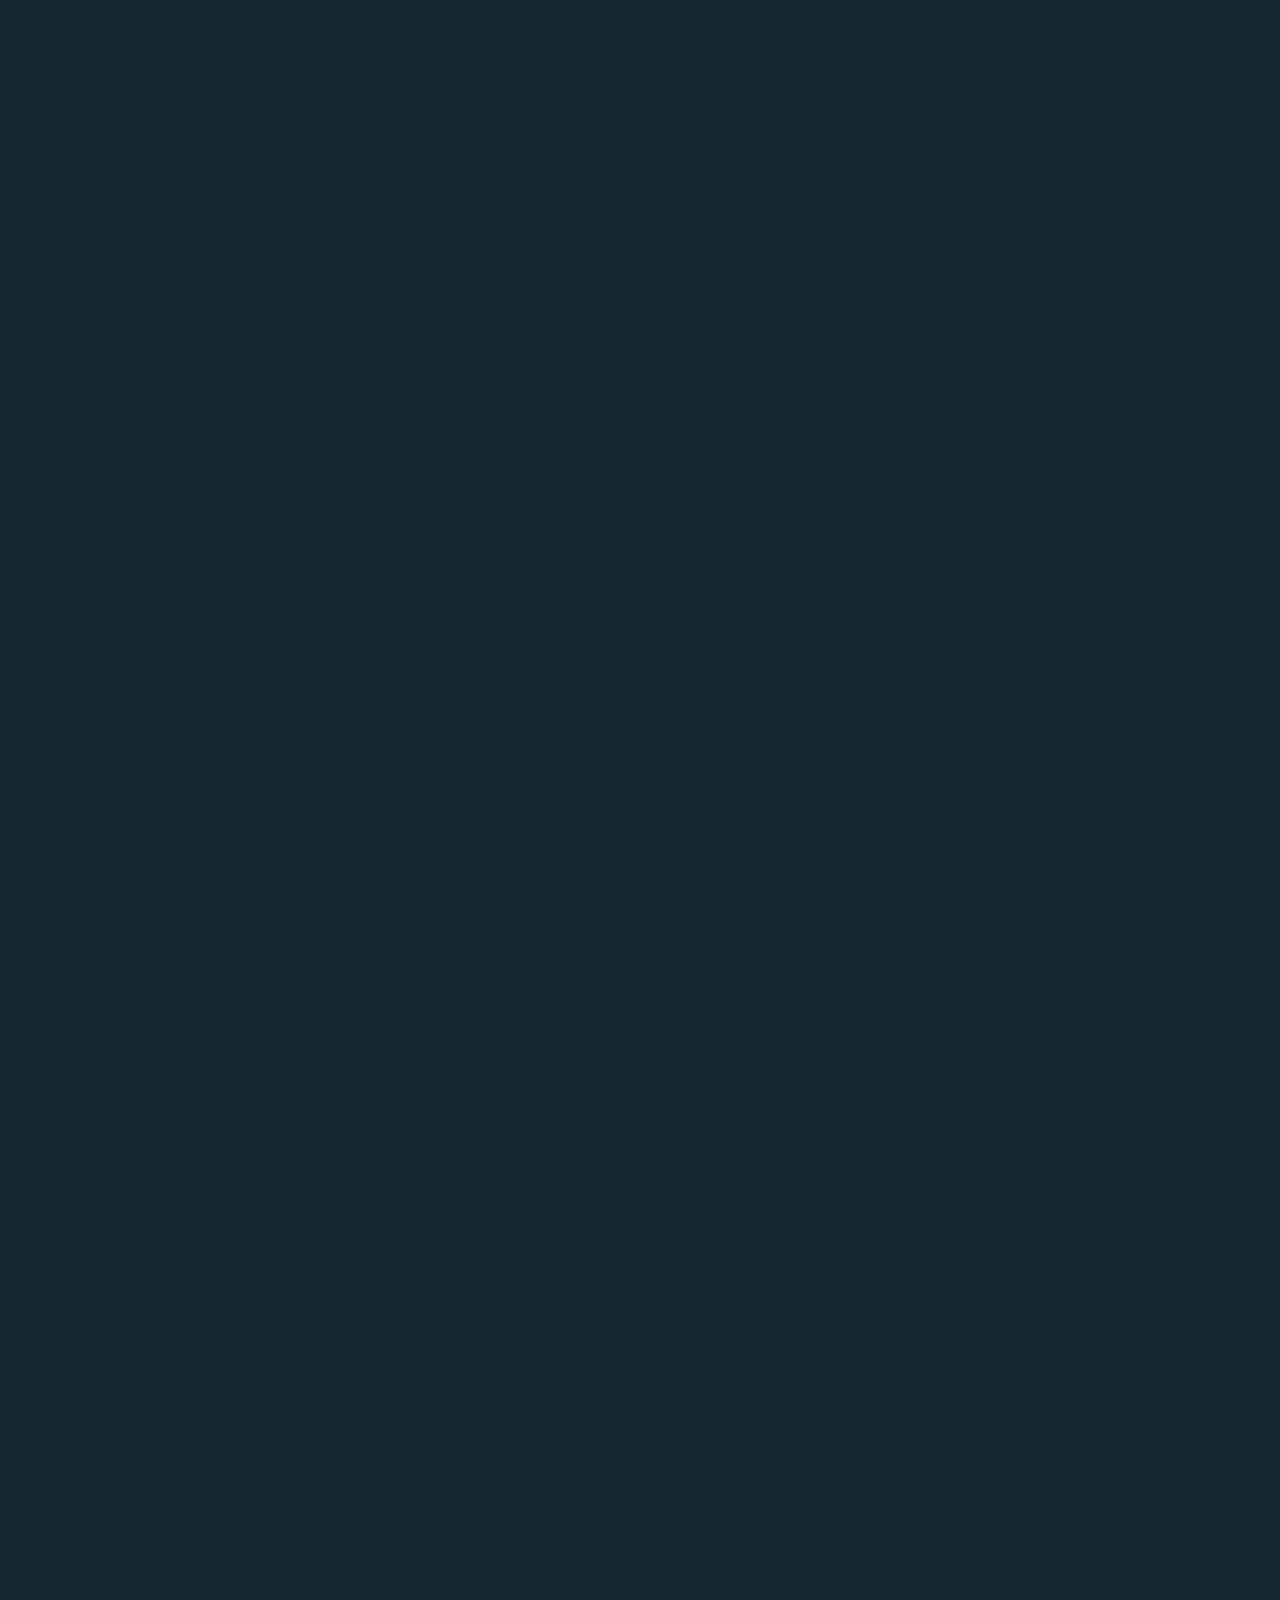
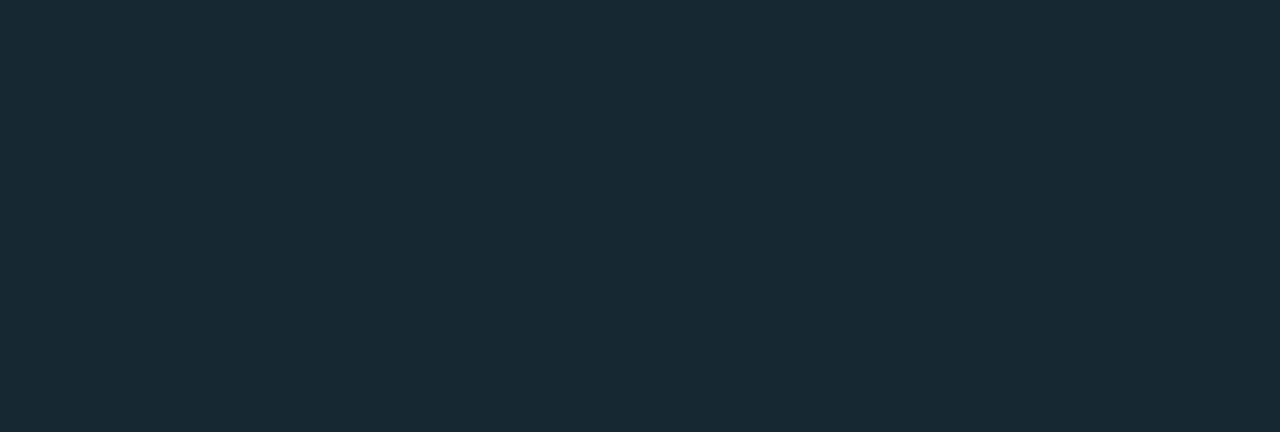
==== commit ce0ba4ad: "Support for mobile" ====
--- a/index.html
+++ b/index.html
@@ -16,6 +16,9 @@
                 <div class="header__row">
                     <div class="header__logo">
                         <img src="img/icon/Logo.svg" alt="logo">
+                    </div>
+                    <div class="header__burger">
+                        <span></span>
                     </div>
                     <div class="header__menu menu">
                         <ul class="menu__list">
--- a/style.css
+++ b/style.css
@@ -91,6 +91,7 @@
   background: #162831;
   color: #ffffff;
   height: 100%;
+  overflow-x: hidden;
 }
 
 .wrapper {
@@ -138,6 +139,10 @@
   border-radius: 3px;
   margin-top: 10px;
   margin-bottom: 20px;
+}
+
+.header__burger {
+  display: none;
 }
 
 .menu {
@@ -344,19 +349,17 @@
 }
 
 .slider__item {
-  text-align: center;
   opacity: 0.4;
   -webkit-transition: all 0.3s ease 0s;
   transition: all 0.3s ease 0s;
   background: #018ABE;
-  margin: 0 25px 60px 25px;
+  margin: 0 0px 60px 0px;
   border-radius: 10px;
 }
 
 .slider__text {
-  margin: 0 auto;
   padding: 0 10px 0 10px;
-  margin-bottom: 60px;
+  margin: 0px 30px 60px 30px;
 }
 
 /* Слайдер */
@@ -379,17 +382,46 @@
 }
 
 /* Слайд */
+.slick-slide {
+  margin: 0 26px 60px 26px;
+  -ms-flex-item-align: center;
+      -ms-grid-row-align: center;
+      align-self: center;
+}
+
+.slick-slide .slider__text {
+  padding: 0px 15px;
+  max-width: 470px;
+}
+
+.slick-slide h3, .slick-slide p {
+  text-align: left;
+  margin-bottom: 15px;
+}
+
+.slick-slide h3 {
+  margin-top: 40px;
+  font-weight: 700;
+  font-size: 16px;
+  line-height: 140%;
+}
+
+.slick-slide p {
+  font-weight: 300;
+  font-size: 10px;
+  line-height: 140%;
+}
+
 /* Слайд активный (показывается) */
 .slick-slide.slick-active {
   -ms-flex-item-align: center;
       -ms-grid-row-align: center;
       align-self: center;
-  min-width: 500px;
-  min-height: 276px;
 }
 
 .slick-slide.slick-active .slider__text {
-  max-width: 410px;
+  padding: 0px 15px;
+  max-width: 470px;
 }
 
 .slick-slide.slick-active h3, .slick-slide.slick-active p {
@@ -412,12 +444,12 @@
 
 /* Слайд основной */
 .slick-slide.slick-current {
-  min-width: 640px;
-  min-height: 350px;
+  opacity: 1;
 }
 
 .slick-slide.slick-current .slider__text {
-  max-width: 520px;
+  padding: 0px 30px;
+  max-width: 580px;
 }
 
 .slick-slide.slick-current h3, .slick-slide.slick-current p {
@@ -448,12 +480,11 @@
   -ms-flex-item-align: center;
       -ms-grid-row-align: center;
       align-self: center;
-  min-width: 500px;
-  min-height: 276px;
 }
 
 .slick-slide.slick-cloned .slider__text {
-  max-width: 410px;
+  padding: 0px 15px;
+  max-width: 470px;
 }
 
 .slick-slide.slick-cloned h3, .slick-slide.slick-cloned p {
@@ -541,6 +572,7 @@
 }
 
 .block-1__text {
+  padding: 0 24px;
   max-width: 480px;
   display: -webkit-box;
   display: -ms-flexbox;
@@ -591,6 +623,7 @@
 .block-2__image img {
   border-radius: 14px;
   height: 100%;
+  width: 100%;
 }
 
 .price {
@@ -636,6 +669,10 @@
   line-height: 140%;
 }
 
+.price__list-two {
+  margin: 0 20px;
+}
+
 .price__list-2 li {
   font-family: 'El Messiri';
   margin-bottom: 32px;
@@ -703,7 +740,8 @@
 }
 
 .contact-us__card_align {
-  margin: 35px 45px;
+  margin-top: 35px;
+  margin-left: 45px;
 }
 
 .contact-us__card.first {
@@ -776,4 +814,342 @@
   line-height: 135%;
   font-size: 14px;
 }
+
+@media (max-width: 1024px) {
+  .sessions {
+    margin-bottom: 80px;
+  }
+  .sessions__text {
+    left: 24px;
+    bottom: 24px;
+  }
+  .sessions__text-2 {
+    left: 20px;
+    bottom: 20px;
+  }
+  .slick-slider {
+    margin-bottom: 100px;
+  }
+}
+
+@media (max-width: 1000px) {
+  body.lock {
+    overflow: hidden;
+  }
+  .header__burger {
+    -webkit-box-ordinal-group: 4;
+        -ms-flex-order: 3;
+            order: 3;
+    display: block;
+    position: relative;
+    width: 30px;
+    height: 30px;
+    z-index: 30;
+    -webkit-transition: 0.3s;
+    transition: 0.3s;
+    margin-top: 20px;
+  }
+  .header__burger::before, .header__burger::after {
+    content: '';
+    background-color: #ffffff;
+    position: absolute;
+    width: 100%;
+    height: 2px;
+    left: 0;
+    -webkit-transition: 0.3s;
+    transition: 0.3s;
+  }
+  .header__burger::before {
+    top: 0;
+  }
+  .header__burger::after {
+    bottom: 9px;
+  }
+  .header__burger span {
+    background-color: #ffffff;
+    position: absolute;
+    width: 100%;
+    height: 2px;
+    left: 0;
+    top: 9px;
+  }
+  .header__burger.active::before {
+    -webkit-transform: rotate(45deg);
+            transform: rotate(45deg);
+    top: 9px;
+  }
+  .header__burger.active::after {
+    -webkit-transform: rotate(-45deg);
+            transform: rotate(-45deg);
+    top: 9px;
+  }
+  .header__burger.active span {
+    -webkit-transform: scale(0);
+            transform: scale(0);
+  }
+  .header__logo {
+    -webkit-box-ordinal-group: 2;
+        -ms-flex-order: 1;
+            order: 1;
+    z-index: 3;
+  }
+  .header__button {
+    -webkit-box-ordinal-group: 3;
+        -ms-flex-order: 2;
+            order: 2;
+    z-index: 3;
+    display: none;
+  }
+  .header__button.active {
+    display: block;
+    padding: 10px 15px;
+  }
+  .menu {
+    position: fixed;
+    top: -103%;
+    left: 0;
+    width: 100%;
+    height: 100%;
+    background-color: #012436;
+    -webkit-transition: 0.3s;
+    transition: 0.3s;
+    padding-top: 120px;
+  }
+  .menu li {
+    margin-top: 20px;
+    margin-left: 20px;
+  }
+  .menu__list {
+    display: block;
+  }
+  .menu__list li {
+    padding-bottom: 24px;
+    margin-bottom: 40px;
+  }
+  .menu__link {
+    font-size: 24px;
+  }
+  .menu.active {
+    z-index: 1;
+    top: -20px;
+  }
+  .start-screen__card {
+    min-height: 480px;
+  }
+  .start-screen__row {
+    height: 480px;
+  }
+  .start-screen__title {
+    font-size: 48px;
+  }
+  .sessions {
+    margin-top: 80px;
+  }
+  .sessions__row {
+    margin-top: 60px;
+    -ms-flex-wrap: wrap;
+        flex-wrap: wrap;
+  }
+  .sessions__row-first {
+    -webkit-box-flex: 0;
+        -ms-flex: 0 1 100%;
+            flex: 0 1 100%;
+    margin-bottom: 20px;
+  }
+  .sessions__card-first {
+    border-radius: 22px;
+    background: url(img/img_2.jpg) 0 0/100% 100% no-repeat;
+  }
+  .sessions__row-second {
+    -webkit-box-flex: 0;
+        -ms-flex: 0 1 100%;
+            flex: 0 1 100%;
+    padding-left: 24px;
+  }
+  .about-us__title {
+    margin-bottom: 50px;
+  }
+  .about-us__row {
+    -webkit-box-align: center;
+        -ms-flex-align: center;
+            align-items: center;
+  }
+  .about-us__block {
+    -webkit-box-orient: vertical;
+    -webkit-box-direction: normal;
+        -ms-flex-direction: column;
+            flex-direction: column;
+    margin-bottom: 60px;
+  }
+  .block-1__text {
+    display: block;
+    margin: 0 auto;
+  }
+  .block-1__title {
+    text-align: center;
+  }
+  .block-1__image {
+    margin-top: 30px;
+  }
+  .block-1__image img {
+    width: 100%;
+  }
+  .block-2__image {
+    -webkit-box-ordinal-group: 3;
+        -ms-flex-order: 2;
+            order: 2;
+    height: 365px;
+    margin-top: 30px;
+  }
+  .price {
+    margin-bottom: 80px;
+  }
+  .price__title {
+    margin-bottom: 70px;
+  }
+  .price__row {
+    -webkit-box-orient: vertical;
+    -webkit-box-direction: normal;
+        -ms-flex-direction: column;
+            flex-direction: column;
+    -webkit-box-align: center;
+        -ms-flex-align: center;
+            align-items: center;
+  }
+  .price__photo {
+    margin-top: 30px;
+  }
+  .contact-us__map {
+    margin: 0 -12px;
+    padding: 0 12px;
+    -webkit-box-flex: 0;
+        -ms-flex: 0 1 50%;
+            flex: 0 1 50%;
+  }
+  .contact-us__location {
+    -webkit-box-flex: 0;
+        -ms-flex: 0 1 50%;
+            flex: 0 1 50%;
+  }
+}
+
+@media (max-width: 767px) {
+  .header__logo {
+    height: 40px;
+    width: 40px;
+  }
+  .header__logo img {
+    height: 40px;
+    width: 40px;
+  }
+  .header__burger {
+    margin-top: 10px;
+  }
+  .header__button.active {
+    display: block;
+    padding: 5px 10px;
+  }
+  .start-screen__card {
+    background-image: none;
+  }
+  .start-screen__subtitle {
+    font-size: 20px;
+  }
+  .start-screen__subtitle::before {
+    margin-right: 10px;
+  }
+  .start-screen__subtitle::after {
+    margin-left: 10px;
+  }
+  .start-screen__title {
+    font-size: 48px;
+    width: 300px;
+  }
+  .sessions {
+    margin-top: 0;
+    margin-bottom: 40px;
+  }
+  .sessions__card-first {
+    height: 450px;
+  }
+  .sessions__row-second {
+    -ms-flex-wrap: wrap;
+        flex-wrap: wrap;
+  }
+  .sessions__row-third {
+    -webkit-box-flex: 0;
+        -ms-flex: 0 1 100%;
+            flex: 0 1 100%;
+  }
+  .title {
+    font-size: 24px;
+  }
+  .title::before {
+    margin-right: 10px;
+  }
+  .title::after {
+    margin-left: 10px;
+  }
+  .feedback__title {
+    margin-bottom: 40px;
+  }
+  .slick-slider {
+    margin-bottom: 80px;
+  }
+  .slick-slide.slick-current .slider__text {
+    margin: 0px 30px 40px 30px;
+    padding: 0px;
+    max-width: 580px;
+  }
+  .slick-slide.slick-current h3 {
+    margin-top: 25px;
+    font-size: 16px;
+  }
+  .slick-slide.slick-current p {
+    font-size: 12px;
+  }
+  .price__title {
+    font-size: 20px;
+    margin-bottom: 40px;
+  }
+  .price__lists {
+    width: 305px;
+  }
+  .price__list-two {
+    margin-left: 25px;
+  }
+  .price__list-one li {
+    font-size: 14px;
+  }
+  .price__list-two li {
+    font-size: 14px;
+  }
+  .price__image img {
+    width: 100%;
+    height: 100%;
+  }
+  .contact-us__title {
+    font-size: 22px;
+  }
+  .contact-us__row {
+    -webkit-box-orient: vertical;
+    -webkit-box-direction: normal;
+        -ms-flex-direction: column;
+            flex-direction: column;
+  }
+  .contact-us__map {
+    -webkit-box-flex: 0;
+        -ms-flex: 0 1 100%;
+            flex: 0 1 100%;
+    margin-bottom: 24px;
+  }
+  .contact-us__map iframe {
+    height: 450px;
+  }
+  .contact-us__card_align {
+    height: 250px;
+    margin-top: 25px;
+    margin-left: 30px;
+  }
+}
 /*# sourceMappingURL=style.css.map */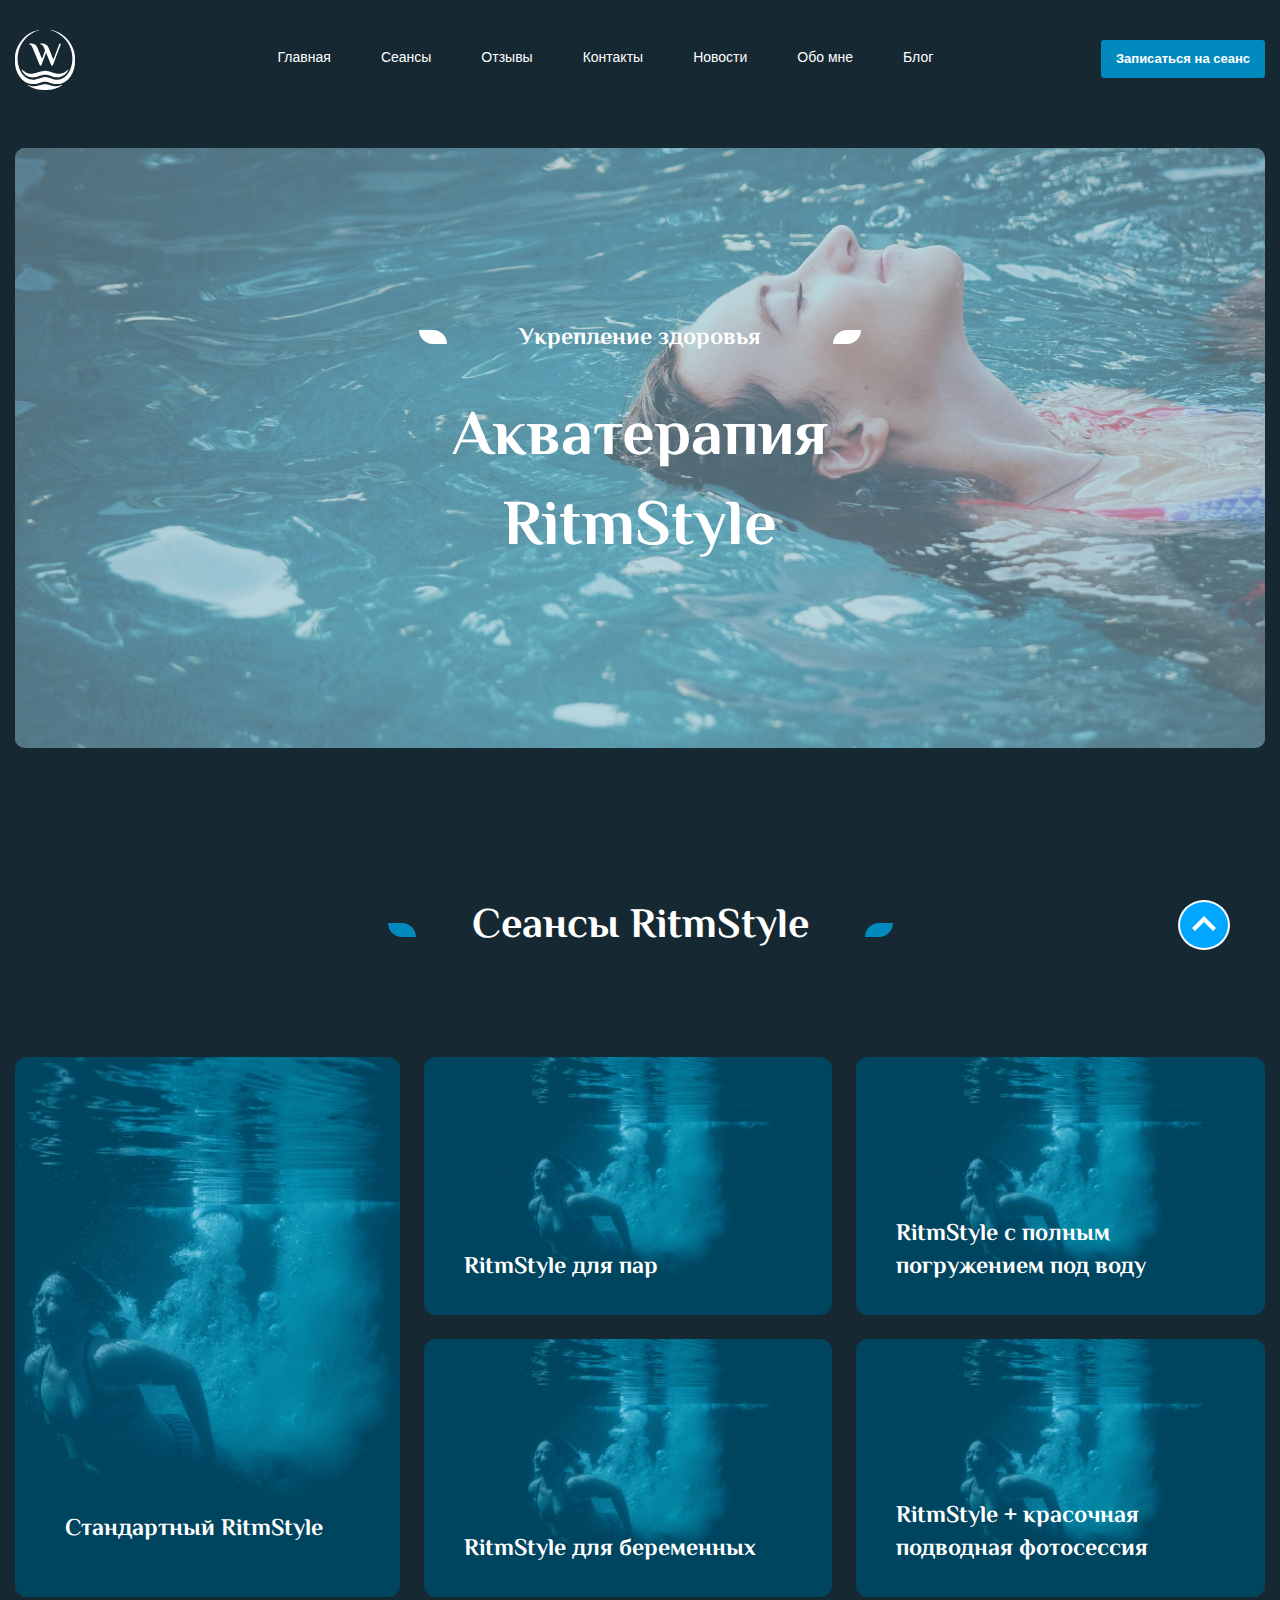
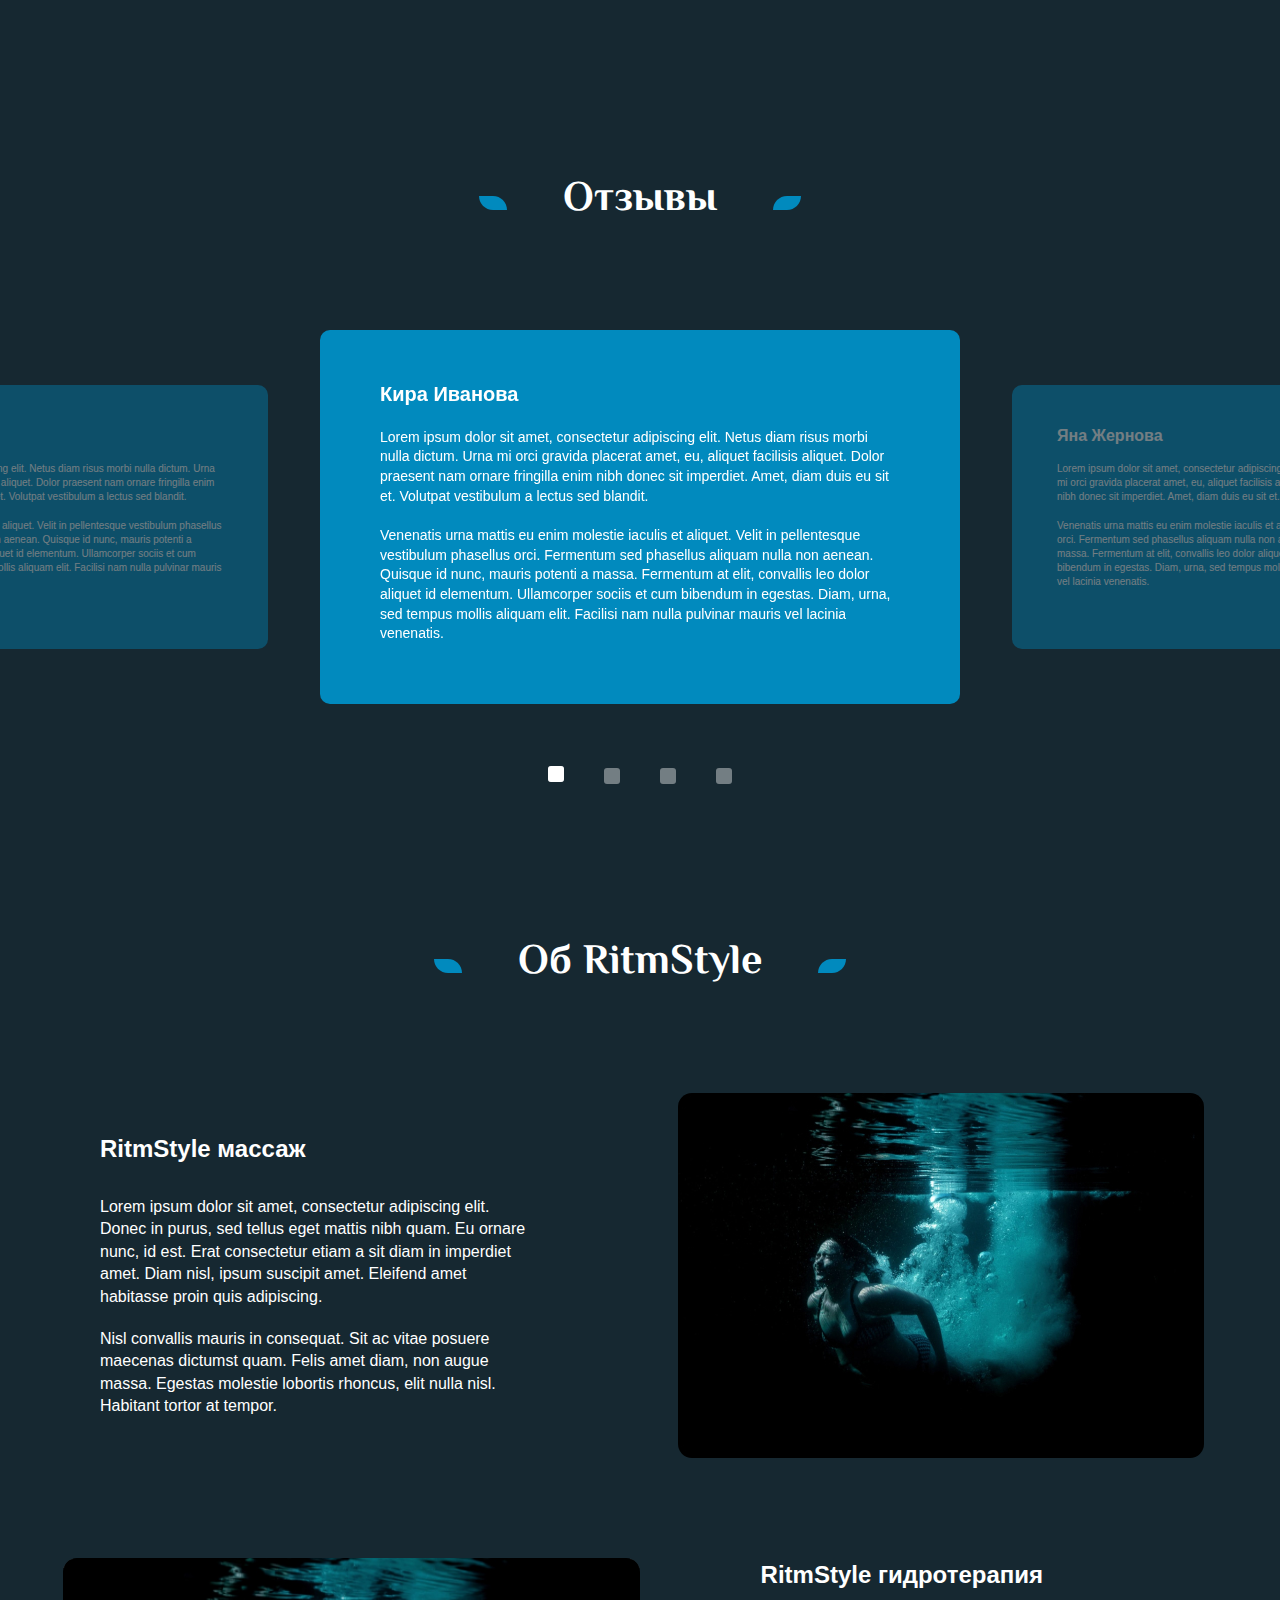
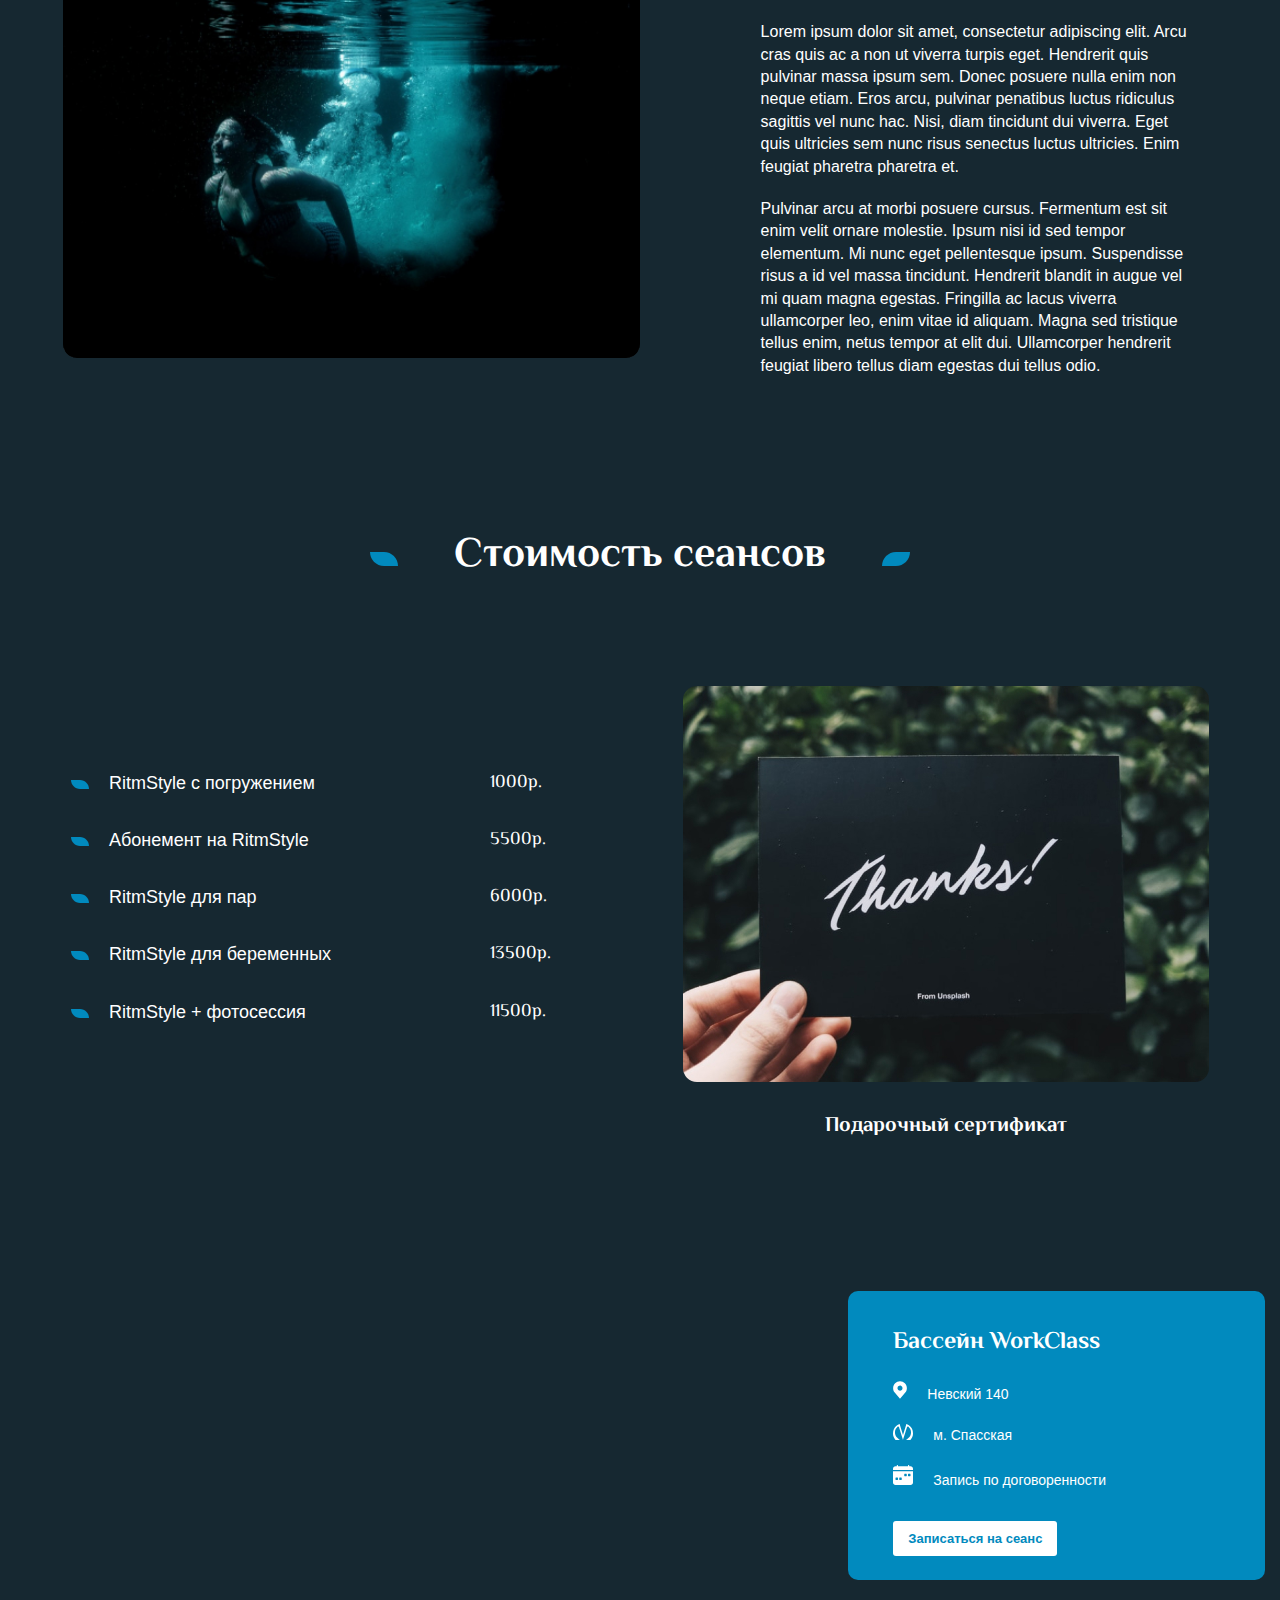
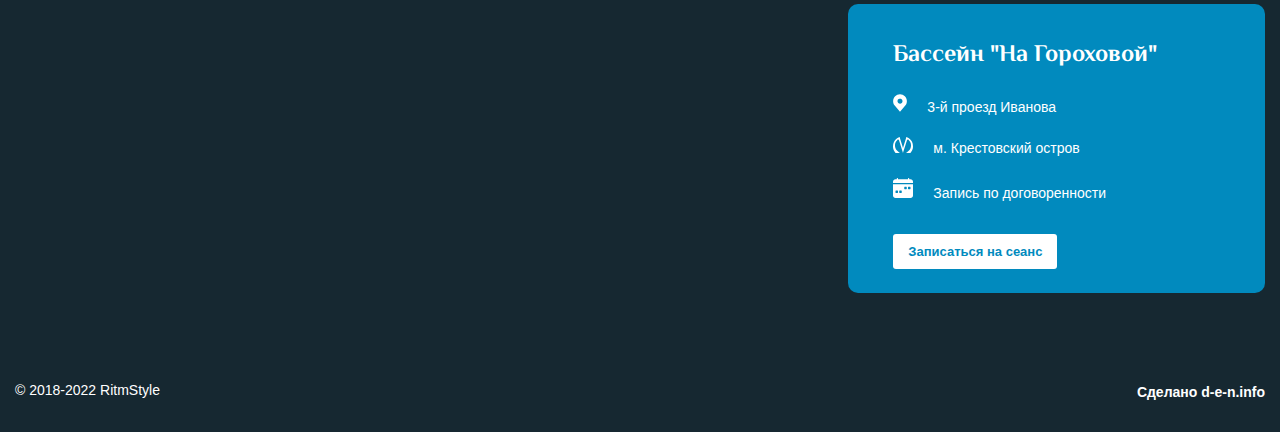
==== commit 5c68e9c4: "Add files via upload" ====
--- a/index.html
+++ b/index.html
@@ -5,12 +5,12 @@
     <meta charset="UTF-8">
     <meta http-equiv="X-UA-Compatible" content="IE=edge">
     <meta name="viewport" content="width=device-width, initial-scale=1.0">
-    <title>Document</title>
+    <title>RitmStyle</title>
     <link rel="stylesheet" href="style.css">
 </head>
 
 <body>
-    <div class="wrapper">
+    <div class="wrapper" id="start">
         <header class="header">
             <div class="container">
                 <div class="header__row">
@@ -22,13 +22,13 @@
                     </div>
                     <div class="header__menu menu">
                         <ul class="menu__list">
-                            <li><a href="#" class="menu__link">Главная</a></li>
-                            <li><a href="#" class="menu__link">Сеансы</a></li>
-                            <li><a href="#" class="menu__link">Отзывы</a></li>
-                            <li><a href="#" class="menu__link">Контакты</a></li>
-                            <li><a href="#" class="menu__link">Новости</a></li>
-                            <li><a href="#" class="menu__link">Обо мне</a></li>
-                            <li><a href="#" class="menu__link">Блог</a></li>
+                            <li><a href="index.html" class="menu__link">Главная</a></li>
+                            <li><a data-goto=".page-section-1" href="#" class="menu__link">Сеансы</a></li>
+                            <li><a data-goto=".page-section-2" href="#" class="menu__link">Отзывы</a></li>
+                            <li><a data-goto=".page-section-3" href="#" class="menu__link">Контакты</a></li>
+                            <li><a href="news.html" class="menu__link">Новости</a></li>
+                            <li><a data-goto=".page-section-4" href="#" class="menu__link">Обо мне</a></li>
+                            <li><a href="blog.html" class="menu__link">Блог</a></li>
                         </ul>
                     </div>
                     <a href="#" class="header__button">Записаться на сеанс</a>
@@ -51,7 +51,7 @@
                     </div>
                 </div>
             </div>
-            <div class="sessions">
+            <div class="sessions page-section-1">
                 <div class="container">
                     <div class="sessions__title title">
                         Сеансы RitmStyle
@@ -107,7 +107,7 @@
                     </div>
                 </div>
             </div>
-            <div class="feedback">
+            <div class="feedback page-section-2">
                 <div class="feedback__title title">
                     Отзывы
                 </div>
@@ -198,7 +198,7 @@
                     </div>
                 </div>
             </div>
-            <div class="about-us">
+            <div class="about-us page-section-4">
                 <div class="container">
                     <div class="about-us__title title">
                         Об RitmStyle
@@ -290,7 +290,7 @@
                     </div>
                 </div>
             </div>
-            <div class="contac-us">
+            <div class="contac-us page-section-3">
                 <div class="container">
                     <div class="contact-us__row">
                         <div class="contact-us__map">
@@ -325,6 +325,12 @@
                     </div>
                 </div>
             </div>
+            <div id="back_to_top" class="back-to-top">
+                <svg xmlns="http://www.w3.org/2000/svg" style="transform: rotate(270deg);" fill="#ffffff" width=" 24"
+                    height="24" viewBox="0 0 24 24">
+                    <path d="M5 3l3.057-3 11.943 12-11.943 12-3.057-3 9-9z" />
+                </svg>
+            </div>
         </main>
         <footer class="footer">
             <div class="container">
@@ -338,10 +344,10 @@
                 </div>
             </div>
         </footer>
-        <script src="https://code.jquery.com/jquery-3.6.0.min.js"></script>
-        <script src="js/script.js"></script>
-        <script src="js/slick.min.js"></script>
     </div>
+    <script src="https://code.jquery.com/jquery-3.6.0.min.js"></script>
+    <script src="js/script.js"></script>
+    <script src="js/slick.min.js"></script>
 </body>
 
 </html>--- a/style.css
+++ b/style.css
@@ -91,7 +91,6 @@
   background: #162831;
   color: #ffffff;
   height: 100%;
-  overflow-x: hidden;
 }
 
 .wrapper {
@@ -103,6 +102,7 @@
       -ms-flex-direction: column;
           flex-direction: column;
   min-height: 100%;
+  overflow-x: hidden;
 }
 
 .container {
@@ -813,6 +813,25 @@
   font-weight: 700;
   line-height: 135%;
   font-size: 14px;
+}
+
+.back-to-top {
+  background: #00a6ff;
+  border-radius: 50%;
+  position: fixed;
+  bottom: -50px;
+  padding: 10px 12px;
+  right: 50px;
+  cursor: pointer;
+  -webkit-transition: 0.3s all;
+  transition: 0.3s all;
+  border: 2px solid #ffffff;
+}
+
+.back-to-top.active {
+  bottom: 50px;
+  -webkit-transition: 0.3s all;
+  transition: 0.3s all;
 }
 
 @media (max-width: 1024px) {
@@ -894,23 +913,31 @@
     z-index: 3;
   }
   .header__button {
+    position: fixed;
     -webkit-box-ordinal-group: 3;
         -ms-flex-order: 2;
             order: 2;
     z-index: 3;
-    display: none;
+    top: -50px;
+    left: 140px;
+    -webkit-transition: 0.3s;
+    transition: 0.3s;
   }
   .header__button.active {
+    top: 20px;
     display: block;
     padding: 10px 15px;
+    -webkit-transition: 0.3s;
+    transition: 0.3s;
   }
   .menu {
     position: fixed;
-    top: -103%;
+    overflow: auto;
+    top: -105%;
     left: 0;
     width: 100%;
     height: 100%;
-    background-color: #012436;
+    background-color: rgba(1, 36, 54, 0.9);
     -webkit-transition: 0.3s;
     transition: 0.3s;
     padding-top: 120px;
@@ -928,6 +955,15 @@
   }
   .menu__link {
     font-size: 24px;
+  }
+  .menu.active::before {
+    content: "";
+    position: fixed;
+    width: 100%;
+    top: 0;
+    left: 0;
+    height: 70px;
+    background-color: #012436;
   }
   .menu.active {
     z-index: 1;
@@ -1047,7 +1083,6 @@
   }
   .header__button.active {
     display: block;
-    padding: 5px 10px;
   }
   .start-screen__card {
     background-image: none;
